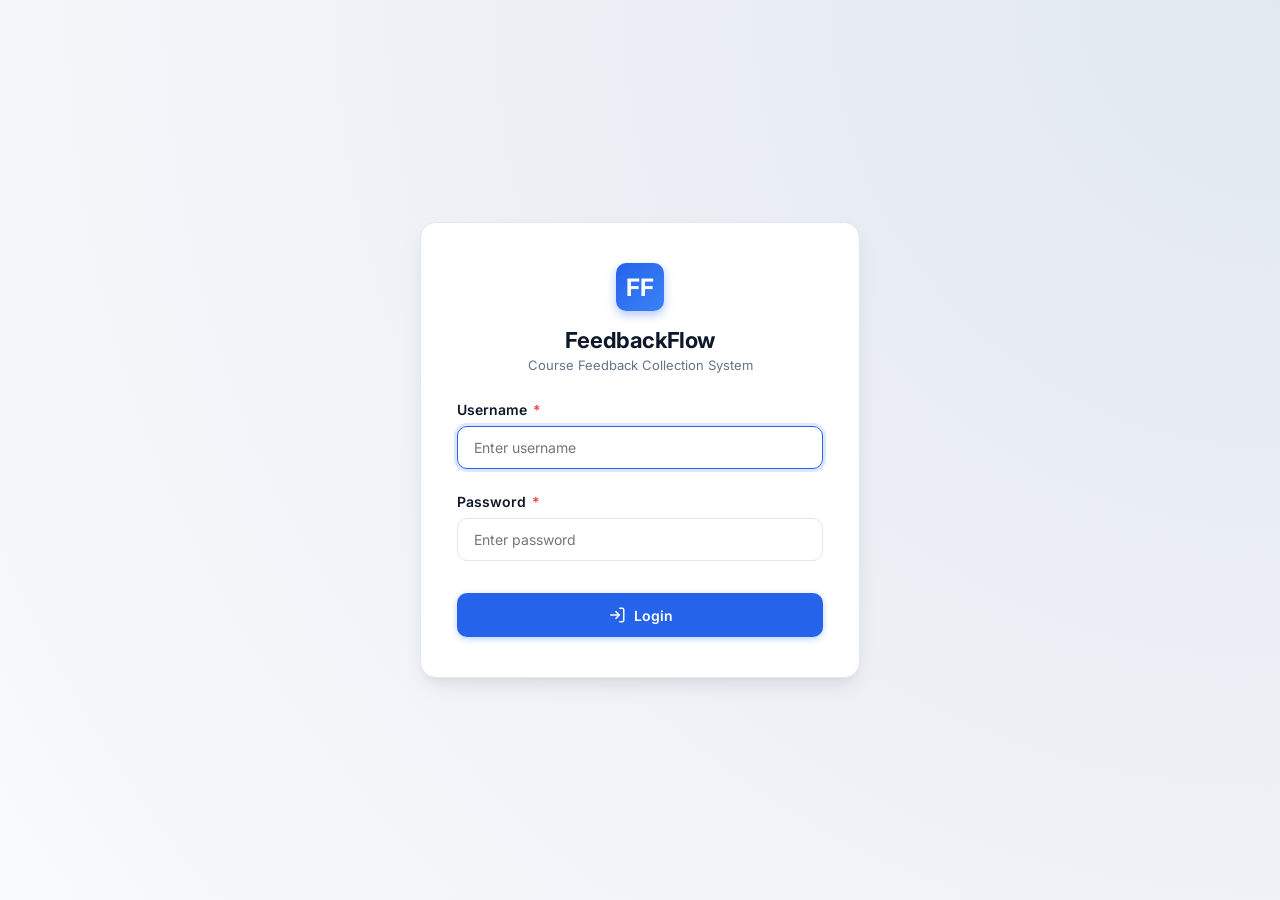
==== src/main/resources/static/courses.html @ cb866472 "Completed FeedbackFlow course feedback system" ====
<!DOCTYPE html>
<html lang="en">
<head>
    <meta charset="UTF-8">
    <meta name="viewport" content="width=device-width, initial-scale=1.0">
    <title>Course Management - FeedbackFlow</title>
    <link rel="stylesheet" href="css/style.css">
    <script src="js/auth.js"></script>
</head>
<body>
    <div class="app-container">
        <!-- Left Sidebar -->
        <aside class="sidebar">
            <div class="sidebar-header">
                <div class="logo-container">
                    <div class="logo-icon">FF</div>
                    <div class="brand-text">
                        <h1>FeedbackFlow</h1>
                        <p>Academic System</p>
                    </div>
                </div>
            </div>

            <nav class="sidebar-nav">
                <div class="nav-section-title">Navigation</div>
                <ul class="nav-menu">
                    <li>
                        <a href="index.html" class="nav-link" id="nav-dashboard">
                            <svg viewBox="0 0 24 24"><path d="M3 9l9-7 9 7v11a2 2 0 0 1-2 2H5a2 2 0 0 1-2-2z"></path><polyline points="9 22 9 12 15 12 15 22"></polyline></svg>
                            <span>Dashboard</span>
                        </a>
                    </li>
                    <li>
                        <a href="courses.html" class="nav-link active" id="nav-courses">
                            <svg viewBox="0 0 24 24"><path d="M4 19.5A2.5 2.5 0 0 1 6.5 17H20"></path><path d="M6.5 2H20v20H6.5A2.5 2.5 0 0 1 4 19.5v-15A2.5 2.5 0 0 1 6.5 2z"></path></svg>
                            <span>Courses</span>
                        </a>
                    </li>
                    <li>
                        <a href="feedback.html" class="nav-link" id="nav-feedback">
                            <svg viewBox="0 0 24 24"><path d="M11 4H4a2 2 0 0 0-2 2v14a2 2 0 0 0 2 2h14a2 2 0 0 0 2-2v-7"></path><path d="M18.5 2.5a2.121 2.121 0 0 1 3 3L12 15l-4 1 1-4 9.5-9.5z"></path></svg>
                            <span>Submit Feedback</span>
                        </a>
                    </li>
                    <li>
                        <a href="results.html" class="nav-link" id="nav-results">
                            <svg viewBox="0 0 24 24"><line x1="18" y1="20" x2="18" y2="10"></line><line x1="12" y1="20" x2="12" y2="4"></line><line x1="6" y1="20" x2="6" y2="14"></line></svg>
                            <span>Feedback Results</span>
                        </a>
                    </li>
                    <li>
                        <a href="questions.html" class="nav-link" id="nav-questions">
                            <svg viewBox="0 0 24 24"><circle cx="12" cy="12" r="10"></circle><path d="M9.09 9a3 3 0 0 1 5.83 1c0 2-3 3-3 3"></path><line x1="12" y1="17" x2="12.01" y2="17"></line></svg>
                            <span>Questions</span>
                        </a>
                    </li>
                </ul>
            </nav>

            <div class="sidebar-footer">
                <a href="#" class="logout-link" id="btn-logout" onclick="logout(); return false;">
                    <svg viewBox="0 0 24 24"><path d="M9 21H5a2 2 0 0 1-2-2V5a2 2 0 0 1 2-2h4"></path><polyline points="16 17 21 12 16 7"></polyline><line x1="21" y1="12" x2="9" y2="12"></line></svg>
                    <span>Logout</span>
                </a>
            </div>
        </aside>

        <!-- Main Wrapper -->
        <div class="main-wrapper">
            <!-- Top Header -->
            <header class="top-header">
                <div class="header-left">
                    <h2>Course Management</h2>
                    <p>Add, update and manage feedback courses</p>
                </div>
                <div class="header-right">
                    <div class="system-badge">
                        <span class="pulse-dot"></span>
                        Academic Feedback System
                    </div>
                </div>
            </header>

            <!-- Page Body -->
            <main class="dashboard-content">
                <!-- Status Notifications -->
                <div id="error-banner" class="alert-banner">
                    <span id="error-message"></span>
                </div>

                <div id="success-banner" class="alert-banner success" style="display: none;">
                    <span id="success-message"></span>
                </div>

                <!-- SECTION 1: Add / Edit Course Form -->
                <section class="dashboard-section" id="form-section">
                    <div class="section-header">
                        <div>
                            <h3 class="section-title" id="form-title">Add New Course</h3>
                            <p class="section-subtitle">Enter course information to register it for student evaluation</p>
                        </div>
                    </div>

                    <div class="content-card" style="padding: 24px; margin-bottom: 32px;">
                        <form id="course-form" onsubmit="handleCourseSubmit(event)">
                            <input type="hidden" id="course-id" value="">

                            <div class="form-grid-3">
                                <div class="form-group" style="margin-bottom: 0;">
                                    <label for="course-code" class="form-label">
                                        Course Code <span class="required">*</span>
                                    </label>
                                    <input type="text" id="course-code" class="form-input" placeholder="e.g. CS102" required>
                                </div>

                                <div class="form-group" style="margin-bottom: 0;">
                                    <label for="course-name" class="form-label">
                                        Course Name <span class="required">*</span>
                                    </label>
                                    <input type="text" id="course-name" class="form-input" placeholder="e.g. Database Management Systems" required>
                                </div>

                                <div class="form-group" style="margin-bottom: 0;">
                                    <label for="department" class="form-label">
                                        Department <span class="required">*</span>
                                    </label>
                                    <input type="text" id="department" class="form-input" placeholder="e.g. CSE" required>
                                </div>
                            </div>

                            <div class="form-actions" style="margin-top: 20px;">
                                <button type="submit" id="btn-course-submit" class="btn-submit">
                                    <svg width="18" height="18" viewBox="0 0 24 24" fill="none" stroke="currentColor" stroke-width="2"><line x1="12" y1="5" x2="12" y2="19"></line><line x1="5" y1="12" x2="19" y2="12"></line></svg>
                                    <span id="btn-submit-text">Add Course</span>
                                </button>
                                <button type="button" id="btn-cancel-edit" class="btn-secondary" style="display: none;" onclick="cancelEdit()">
                                    Cancel Edit
                                </button>
                            </div>
                        </form>
                    </div>
                </section>

                <!-- SECTION 2: Registered Courses Table -->
                <section class="dashboard-section">
                    <div class="section-header">
                        <div>
                            <h3 class="section-title">Registered Courses</h3>
                            <p class="section-subtitle">Comprehensive directory of existing academic courses</p>
                        </div>
                    </div>

                    <div class="content-card">
                        <div class="table-responsive">
                            <table class="academic-table" id="courses-management-table">
                                <thead>
                                    <tr>
                                        <th style="width: 80px;">ID</th>
                                        <th style="width: 150px;">Course Code</th>
                                        <th>Course Name</th>
                                        <th style="width: 180px;">Department</th>
                                        <th style="width: 170px; text-align: right;">Actions</th>
                                    </tr>
                                </thead>
                                <tbody id="courses-table-body">
                                    <tr>
                                        <td colspan="5" class="table-empty-state">
                                            Loading courses...
                                        </td>
                                    </tr>
                                </tbody>
                            </table>
                        </div>
                    </div>
                </section>
            </main>
        </div>
    </div>

    <!-- Course Management JavaScript Logic -->
    <script src="js/courses.js"></script>
</body>
</html>
---- src/main/resources/static/css/style.css ----
@import url('https://fonts.googleapis.com/css2?family=Inter:wght@400;500;600;700&display=swap');

:root {
    --sidebar-bg: #0f172a;
    --sidebar-surface: #1e293b;
    --sidebar-text: #94a3b8;
    --sidebar-text-hover: #f1f5f9;
    --sidebar-active-bg: #2563eb;
    --sidebar-active-text: #ffffff;

    --bg-main: #f8fafc;
    --card-bg: #ffffff;
    --border-color: #e2e8f0;
    --border-light: #f1f5f9;

    --text-primary: #0f172a;
    --text-secondary: #64748b;
    --text-muted: #94a3b8;

    --primary: #2563eb;
    --primary-hover: #1d4ed8;
    --primary-light: #eff6ff;

    --success: #10b981;
    --success-light: #ecfdf5;

    --amber: #f59e0b;
    --amber-light: #fffbeb;

    --purple: #8b5cf6;
    --purple-light: #f5f3ff;

    --danger: #ef4444;
    --danger-light: #fef2f2;

    --shadow-sm: 0 1px 2px 0 rgba(0, 0, 0, 0.05);
    --shadow-md: 0 4px 6px -1px rgba(0, 0, 0, 0.07), 0 2px 4px -2px rgba(0, 0, 0, 0.05);
    --shadow-lg: 0 10px 15px -3px rgba(0, 0, 0, 0.08), 0 4px 6px -4px rgba(0, 0, 0, 0.04);
}

* {
    margin: 0;
    padding: 0;
    box-sizing: border-box;
    font-family: 'Inter', -apple-system, BlinkMacSystemFont, "Segoe UI", Roboto, sans-serif;
}

body {
    background-color: var(--bg-main);
    color: var(--text-primary);
    min-height: 100vh;
    display: flex;
}

/* Application Layout */
.app-container {
    display: flex;
    width: 100%;
    min-height: 100vh;
}

/* Sidebar */
.sidebar {
    width: 260px;
    background-color: var(--sidebar-bg);
    color: var(--sidebar-text);
    display: flex;
    flex-direction: column;
    flex-shrink: 0;
    border-right: 1px solid rgba(255, 255, 255, 0.05);
    position: sticky;
    top: 0;
    height: 100vh;
}

.sidebar-header {
    padding: 24px 20px;
    border-bottom: 1px solid rgba(255, 255, 255, 0.08);
}

.logo-container {
    display: flex;
    align-items: center;
    gap: 12px;
}

.logo-icon {
    width: 40px;
    height: 40px;
    background: linear-gradient(135deg, #2563eb, #3b82f6);
    border-radius: 10px;
    display: flex;
    align-items: center;
    justify-content: center;
    color: #ffffff;
    font-size: 20px;
    font-weight: 700;
    box-shadow: 0 4px 10px rgba(37, 99, 235, 0.35);
}

.brand-text h1 {
    font-size: 19px;
    font-weight: 700;
    color: #ffffff;
    letter-spacing: -0.3px;
    line-height: 1.2;
}

.brand-text p {
    font-size: 11px;
    color: #94a3b8;
    text-transform: uppercase;
    letter-spacing: 0.5px;
    margin-top: 2px;
}

/* Navigation Links */
.sidebar-nav {
    flex: 1;
    padding: 20px 14px;
    overflow-y: auto;
}

.nav-section-title {
    font-size: 11px;
    text-transform: uppercase;
    letter-spacing: 0.8px;
    color: #64748b;
    font-weight: 600;
    padding: 8px 12px;
    margin-bottom: 6px;
}

.nav-menu {
    list-style: none;
    display: flex;
    flex-direction: column;
    gap: 4px;
}

.nav-link {
    display: flex;
    align-items: center;
    gap: 12px;
    padding: 11px 14px;
    border-radius: 8px;
    color: var(--sidebar-text);
    text-decoration: none;
    font-size: 14px;
    font-weight: 500;
    transition: all 0.2s ease;
}

.nav-link svg {
    width: 20px;
    height: 20px;
    stroke-width: 2;
    stroke: currentColor;
    fill: none;
    transition: stroke 0.2s ease;
}

.nav-link:hover {
    background-color: var(--sidebar-surface);
    color: var(--sidebar-text-hover);
}

.nav-link.active {
    background-color: var(--sidebar-active-bg);
    color: var(--sidebar-active-text);
    font-weight: 600;
    box-shadow: 0 4px 12px rgba(37, 99, 235, 0.3);
}

.nav-link.active svg {
    stroke: #ffffff;
}

/* Sidebar Footer */
.sidebar-footer {
    padding: 16px 14px;
    border-top: 1px solid rgba(255, 255, 255, 0.08);
}

.logout-link {
    display: flex;
    align-items: center;
    gap: 12px;
    padding: 11px 14px;
    border-radius: 8px;
    color: #ef4444;
    text-decoration: none;
    font-size: 14px;
    font-weight: 500;
    transition: all 0.2s ease;
}

.logout-link svg {
    width: 20px;
    height: 20px;
    stroke: currentColor;
    fill: none;
    stroke-width: 2;
}

.logout-link:hover {
    background-color: rgba(239, 68, 68, 0.1);
    color: #f87171;
}

/* Main Content Area */
.main-wrapper {
    flex: 1;
    display: flex;
    flex-direction: column;
    overflow-x: hidden;
}

/* Top Header */
.top-header {
    background-color: var(--card-bg);
    border-bottom: 1px solid var(--border-color);
    padding: 18px 36px;
    display: flex;
    justify-content: space-between;
    align-items: center;
    position: sticky;
    top: 0;
    z-index: 10;
}

.header-left h2 {
    font-size: 22px;
    font-weight: 700;
    color: var(--text-primary);
    letter-spacing: -0.4px;
}

.header-left p {
    font-size: 13px;
    color: var(--text-secondary);
    margin-top: 2px;
}

.header-right {
    display: flex;
    align-items: center;
    gap: 16px;
}

.system-badge {
    display: inline-flex;
    align-items: center;
    gap: 8px;
    background-color: var(--primary-light);
    color: var(--primary);
    font-size: 13px;
    font-weight: 600;
    padding: 8px 14px;
    border-radius: 20px;
    border: 1px solid rgba(37, 99, 235, 0.15);
}

.system-badge .pulse-dot {
    width: 8px;
    height: 8px;
    background-color: var(--success);
    border-radius: 50%;
    box-shadow: 0 0 0 2px rgba(16, 185, 129, 0.25);
}

/* Page Body */
.dashboard-content {
    padding: 32px 36px 48px;
    max-width: 1400px;
    width: 100%;
}

/* Banner / Notification */
.alert-banner {
    display: none;
    align-items: center;
    justify-content: space-between;
    padding: 14px 18px;
    border-radius: 10px;
    font-size: 14px;
    margin-bottom: 24px;
}

.alert-banner.error {
    display: flex;
    background-color: var(--danger-light);
    color: var(--danger);
    border: 1px solid #fecaca;
}

.alert-banner.error button {
    background: none;
    border: 1px solid var(--danger);
    color: var(--danger);
    padding: 4px 12px;
    border-radius: 6px;
    cursor: pointer;
    font-weight: 500;
    font-size: 12px;
}

/* Metric Cards Grid */
.metrics-grid {
    display: grid;
    grid-template-columns: repeat(4, 1fr);
    gap: 24px;
    margin-bottom: 36px;
}

.metric-card {
    background-color: var(--card-bg);
    border: 1px solid var(--border-color);
    border-radius: 14px;
    padding: 22px 24px;
    box-shadow: var(--shadow-sm);
    display: flex;
    align-items: center;
    gap: 18px;
    transition: transform 0.2s ease, box-shadow 0.2s ease;
}

.metric-card:hover {
    transform: translateY(-2px);
    box-shadow: var(--shadow-md);
}

.metric-icon-wrap {
    width: 52px;
    height: 52px;
    border-radius: 12px;
    display: flex;
    align-items: center;
    justify-content: center;
    flex-shrink: 0;
}

.metric-icon-wrap svg {
    width: 26px;
    height: 26px;
    stroke-width: 2;
    stroke: currentColor;
    fill: none;
}

.icon-blue {
    background-color: var(--primary-light);
    color: var(--primary);
}

.icon-purple {
    background-color: var(--purple-light);
    color: var(--purple);
}

.icon-green {
    background-color: var(--success-light);
    color: var(--success);
}

.icon-amber {
    background-color: var(--amber-light);
    color: var(--amber);
}

.metric-info {
    display: flex;
    flex-direction: column;
}

.metric-label {
    font-size: 13px;
    font-weight: 500;
    color: var(--text-secondary);
    margin-bottom: 4px;
}

.metric-value {
    font-size: 26px;
    font-weight: 700;
    color: var(--text-primary);
    line-height: 1.1;
    letter-spacing: -0.5px;
}

/* Section Header */
.section-header {
    display: flex;
    justify-content: space-between;
    align-items: center;
    margin-bottom: 18px;
}

.section-title {
    font-size: 18px;
    font-weight: 700;
    color: var(--text-primary);
    letter-spacing: -0.2px;
}

.section-subtitle {
    font-size: 13px;
    color: var(--text-secondary);
    margin-top: 2px;
}

/* Card Containers */
.content-card {
    background-color: var(--card-bg);
    border: 1px solid var(--border-color);
    border-radius: 14px;
    box-shadow: var(--shadow-sm);
    overflow: hidden;
    margin-bottom: 36px;
}

/* Table */
.table-responsive {
    width: 100%;
    overflow-x: auto;
}

.academic-table {
    width: 100%;
    border-collapse: collapse;
    text-align: left;
}

.academic-table th {
    background-color: #f8fafc;
    color: var(--text-secondary);
    font-size: 12px;
    font-weight: 600;
    text-transform: uppercase;
    letter-spacing: 0.6px;
    padding: 14px 20px;
    border-bottom: 1px solid var(--border-color);
}

.academic-table td {
    padding: 16px 20px;
    font-size: 14px;
    color: var(--text-primary);
    border-bottom: 1px solid var(--border-light);
    vertical-align: middle;
}

.academic-table tbody tr:last-child td {
    border-bottom: none;
}

.academic-table tbody tr:hover {
    background-color: #fbfcfe;
}

/* Table Element Badges */
.badge-code {
    display: inline-block;
    padding: 4px 10px;
    background-color: var(--primary-light);
    color: var(--primary);
    border-radius: 6px;
    font-weight: 600;
    font-size: 13px;
    font-family: 'Inter', monospace;
    letter-spacing: 0.3px;
}

.badge-dept {
    display: inline-block;
    padding: 4px 10px;
    background-color: #f1f5f9;
    color: var(--text-secondary);
    border-radius: 6px;
    font-weight: 500;
    font-size: 12px;
}

.btn-action {
    display: inline-flex;
    align-items: center;
    gap: 6px;
    padding: 8px 14px;
    background-color: var(--card-bg);
    color: var(--primary);
    border: 1px solid rgba(37, 99, 235, 0.3);
    border-radius: 8px;
    font-size: 13px;
    font-weight: 600;
    text-decoration: none;
    cursor: pointer;
    transition: all 0.2s ease;
}

.btn-action:hover {
    background-color: var(--primary);
    color: #ffffff;
    border-color: var(--primary);
    box-shadow: 0 2px 6px rgba(37, 99, 235, 0.25);
}

/* Empty Table State */
.table-empty-state {
    text-align: center;
    padding: 48px 20px;
    color: var(--text-secondary);
}

.table-empty-state p {
    font-size: 14px;
    margin-top: 8px;
}

/* Quick Actions Grid */
.quick-actions-grid {
    display: grid;
    grid-template-columns: repeat(4, 1fr);
    gap: 20px;
}

.quick-action-card {
    background-color: var(--card-bg);
    border: 1px solid var(--border-color);
    border-radius: 14px;
    padding: 22px;
    text-decoration: none;
    color: inherit;
    display: flex;
    flex-direction: column;
    gap: 14px;
    box-shadow: var(--shadow-sm);
    transition: all 0.2s ease;
}

.quick-action-card:hover {
    transform: translateY(-3px);
    box-shadow: var(--shadow-md);
    border-color: rgba(37, 99, 235, 0.4);
}

.quick-action-icon {
    width: 44px;
    height: 44px;
    border-radius: 10px;
    display: flex;
    align-items: center;
    justify-content: center;
}

.quick-action-icon svg {
    width: 22px;
    height: 22px;
    stroke-width: 2;
    stroke: currentColor;
    fill: none;
}

.quick-action-card h4 {
    font-size: 16px;
    font-weight: 600;
    color: var(--text-primary);
}

.quick-action-card p {
    font-size: 13px;
    color: var(--text-secondary);
    line-height: 1.4;
}

.quick-action-footer {
    display: flex;
    align-items: center;
    gap: 6px;
    font-size: 13px;
    font-weight: 600;
    color: var(--primary);
    margin-top: auto;
}

.quick-action-footer svg {
    width: 16px;
    height: 16px;
    stroke-width: 2;
    stroke: currentColor;
    fill: none;
    transition: transform 0.2s ease;
}

.quick-action-card:hover .quick-action-footer svg {
    transform: translateX(4px);
}

/* Responsive adjustments */
@media (max-width: 1200px) {
    .metrics-grid {
        grid-template-columns: repeat(2, 1fr);
    }
    .quick-actions-grid {
        grid-template-columns: repeat(2, 1fr);
    }
}

@media (max-width: 768px) {
    .app-container {
        flex-direction: column;
    }
    .sidebar {
        width: 100%;
        height: auto;
        position: relative;
    }
    .dashboard-content {
        padding: 20px;
    }
    .metrics-grid {
        grid-template-columns: 1fr;
    }
    .quick-actions-grid {
        grid-template-columns: 1fr;
    }
    .top-header {
        padding: 16px 20px;
        flex-direction: column;
        align-items: flex-start;
        gap: 12px;
    }
}

/* Feedback Form Styles */
.form-container {
    max-width: 900px;
}

.form-group {
    margin-bottom: 24px;
}

.form-label {
    display: block;
    font-size: 14px;
    font-weight: 600;
    color: var(--text-primary);
    margin-bottom: 8px;
}

.form-label .required {
    color: var(--danger);
    margin-left: 2px;
}

.form-select {
    width: 100%;
    padding: 12px 16px;
    border: 1px solid var(--border-color);
    border-radius: 10px;
    font-size: 14px;
    color: var(--text-primary);
    background-color: var(--card-bg);
    outline: none;
    transition: border-color 0.2s ease, box-shadow 0.2s ease;
    cursor: pointer;
}

.form-select:focus {
    border-color: var(--primary);
    box-shadow: 0 0 0 3px rgba(37, 99, 235, 0.15);
}

.questions-list {
    display: flex;
    flex-direction: column;
    gap: 16px;
    margin-bottom: 32px;
}

.question-item {
    background-color: var(--card-bg);
    border: 1px solid var(--border-color);
    border-radius: 12px;
    padding: 20px 24px;
    transition: border-color 0.2s ease;
}

.question-item:hover {
    border-color: #cbd5e1;
}

.question-header {
    display: flex;
    align-items: baseline;
    gap: 10px;
    margin-bottom: 16px;
}

.question-num {
    font-size: 12px;
    font-weight: 700;
    color: var(--primary);
    background-color: var(--primary-light);
    padding: 3px 8px;
    border-radius: 6px;
}

.question-title {
    font-size: 15px;
    font-weight: 600;
    color: var(--text-primary);
    line-height: 1.4;
}

.rating-group {
    display: flex;
    gap: 12px;
    flex-wrap: wrap;
}

.rating-option {
    flex: 1;
    min-width: 90px;
    position: relative;
}

.rating-option input[type="radio"] {
    position: absolute;
    opacity: 0;
    cursor: pointer;
}

.rating-box {
    display: flex;
    flex-direction: column;
    align-items: center;
    justify-content: center;
    padding: 12px 8px;
    border: 1.5px solid var(--border-color);
    border-radius: 10px;
    background-color: #fafbfd;
    cursor: pointer;
    transition: all 0.2s ease;
}

.rating-number {
    font-size: 16px;
    font-weight: 700;
    color: var(--text-secondary);
}

.rating-text {
    font-size: 11px;
    color: var(--text-muted);
    margin-top: 2px;
}

.rating-option input[type="radio"]:checked + .rating-box {
    background-color: var(--primary-light);
    border-color: var(--primary);
    box-shadow: 0 0 0 2px rgba(37, 99, 235, 0.2);
}

.rating-option input[type="radio"]:checked + .rating-box .rating-number {
    color: var(--primary);
}

.rating-option input[type="radio"]:checked + .rating-box .rating-text {
    color: var(--primary);
    font-weight: 600;
}

.rating-box:hover {
    border-color: #94a3b8;
    background-color: #ffffff;
}

.form-actions {
    display: flex;
    align-items: center;
    gap: 14px;
    margin-top: 24px;
}

.btn-submit {
    padding: 13px 28px;
    background-color: var(--primary);
    color: #ffffff;
    border: none;
    border-radius: 10px;
    font-size: 14px;
    font-weight: 600;
    cursor: pointer;
    display: inline-flex;
    align-items: center;
    gap: 8px;
    transition: all 0.2s ease;
    box-shadow: 0 2px 6px rgba(37, 99, 235, 0.3);
}

.btn-submit:hover:not(:disabled) {
    background-color: var(--primary-hover);
    transform: translateY(-1px);
    box-shadow: 0 4px 10px rgba(37, 99, 235, 0.35);
}

.btn-submit:disabled {
    opacity: 0.6;
    cursor: not-allowed;
}

.btn-secondary {
    padding: 13px 24px;
    background-color: #ffffff;
    color: var(--text-secondary);
    border: 1px solid var(--border-color);
    border-radius: 10px;
    font-size: 14px;
    font-weight: 600;
    text-decoration: none;
    cursor: pointer;
    transition: all 0.2s ease;
}

.btn-secondary:hover {
    background-color: #f1f5f9;
    color: var(--text-primary);
}

/* Alert Success */
.alert-banner.success {
    display: flex;
    background-color: var(--success-light);
    color: #065f46;
    border: 1px solid #a7f3d0;
}

/* Results Page Styles */
.results-summary-grid {
    display: grid;
    grid-template-columns: 2fr 1fr;
    gap: 24px;
    margin-bottom: 28px;
}

.course-meta-box {
    display: flex;
    flex-direction: column;
    gap: 8px;
}

.course-meta-title {
    font-size: 20px;
    font-weight: 700;
    color: var(--text-primary);
}

.course-meta-details {
    display: flex;
    align-items: center;
    gap: 12px;
    flex-wrap: wrap;
    color: var(--text-secondary);
    font-size: 14px;
}

.overall-rating-card {
    background: linear-gradient(135deg, #1e293b, #0f172a);
    color: #ffffff;
    border-radius: 14px;
    padding: 24px;
    display: flex;
    flex-direction: column;
    justify-content: center;
    align-items: center;
    text-align: center;
    box-shadow: var(--shadow-md);
}

.overall-rating-label {
    font-size: 13px;
    text-transform: uppercase;
    letter-spacing: 0.8px;
    color: #94a3b8;
    margin-bottom: 6px;
    font-weight: 600;
}

.overall-rating-value {
    font-size: 36px;
    font-weight: 800;
    color: #38bdf8;
    line-height: 1.1;
    letter-spacing: -0.5px;
}

.overall-rating-sub {
    font-size: 12px;
    color: #94a3b8;
    margin-top: 4px;
}

/* Visual Progress Bar */
.rating-progress-wrapper {
    display: flex;
    align-items: center;
    gap: 12px;
}

.progress-track {
    flex: 1;
    height: 8px;
    background-color: #e2e8f0;
    border-radius: 6px;
    overflow: hidden;
    min-width: 100px;
}

.progress-fill {
    height: 100%;
    background: linear-gradient(90deg, #3b82f6, #2563eb);
    border-radius: 6px;
    transition: width 0.4s ease;
}

.progress-fill.high {
    background: linear-gradient(90deg, #10b981, #059669);
}

.progress-fill.medium {
    background: linear-gradient(90deg, #f59e0b, #d97706);
}

.progress-fill.low {
    background: linear-gradient(90deg, #ef4444, #dc2626);
}

.rating-score-pill {
    display: inline-flex;
    align-items: center;
    gap: 4px;
    font-weight: 700;
    font-size: 14px;
    color: var(--text-primary);
}

@media (max-width: 900px) {
    .results-summary-grid {
        grid-template-columns: 1fr;
    }
}

/* Form Input & Action Buttons */
.form-input,
.form-textarea {
    width: 100%;
    padding: 12px 16px;
    border: 1px solid var(--border-color);
    border-radius: 10px;
    font-size: 14px;
    color: var(--text-primary);
    background-color: var(--card-bg);
    outline: none;
    transition: border-color 0.2s ease, box-shadow 0.2s ease;
    font-family: inherit;
}

.form-textarea {
    min-height: 80px;
    resize: vertical;
}

.form-input:focus,
.form-textarea:focus {
    border-color: var(--primary);
    box-shadow: 0 0 0 3px rgba(37, 99, 235, 0.15);
}

.form-grid-3 {
    display: grid;
    grid-template-columns: 1fr 2fr 1fr;
    gap: 16px;
}

@media (max-width: 768px) {
    .form-grid-3 {
        grid-template-columns: 1fr;
    }
}

.btn-group {
    display: inline-flex;
    align-items: center;
    gap: 8px;
}

.btn-edit {
    display: inline-flex;
    align-items: center;
    gap: 4px;
    padding: 6px 12px;
    background-color: var(--primary-light);
    color: var(--primary);
    border: 1px solid rgba(37, 99, 235, 0.2);
    border-radius: 6px;
    font-size: 12px;
    font-weight: 600;
    cursor: pointer;
    transition: all 0.2s ease;
}

.btn-edit:hover {
    background-color: var(--primary);
    color: #ffffff;
}

.btn-delete {
    display: inline-flex;
    align-items: center;
    gap: 4px;
    padding: 6px 12px;
    background-color: var(--danger-light);
    color: var(--danger);
    border: 1px solid #fecaca;
    border-radius: 6px;
    font-size: 12px;
    font-weight: 600;
    cursor: pointer;
    transition: all 0.2s ease;
}

.btn-delete:hover {
    background-color: var(--danger);
    color: #ffffff;
}

/* Login Page Styles */
.login-page-body {
    background: radial-gradient(circle at top right, #e2e8f0, #f8fafc);
    min-height: 100vh;
    display: flex;
    align-items: center;
    justify-content: center;
    padding: 20px;
    width: 100%;
}

.login-card {
    background-color: var(--card-bg);
    border: 1px solid var(--border-color);
    border-radius: 16px;
    padding: 40px 36px;
    width: 100%;
    max-width: 440px;
    box-shadow: 0 10px 25px -5px rgba(15, 23, 42, 0.1), 0 8px 10px -6px rgba(15, 23, 42, 0.05);
}

.login-header {
    text-align: center;
    margin-bottom: 28px;
}

.login-header .logo-icon {
    margin: 0 auto 16px;
    width: 48px;
    height: 48px;
    font-size: 24px;
}

.login-header h2 {
    font-size: 22px;
    font-weight: 700;
    color: var(--text-primary);
    letter-spacing: -0.4px;
}

.login-header p {
    font-size: 13px;
    color: var(--text-secondary);
    margin-top: 4px;
}

.login-demo-badge {
    background-color: var(--primary-light);
    border: 1px dashed rgba(37, 99, 235, 0.3);
    border-radius: 10px;
    padding: 12px 14px;
    margin-bottom: 24px;
    font-size: 12px;
    color: #1e40af;
    line-height: 1.5;
}

.login-demo-badge strong {
    color: var(--primary);
    font-weight: 600;
}
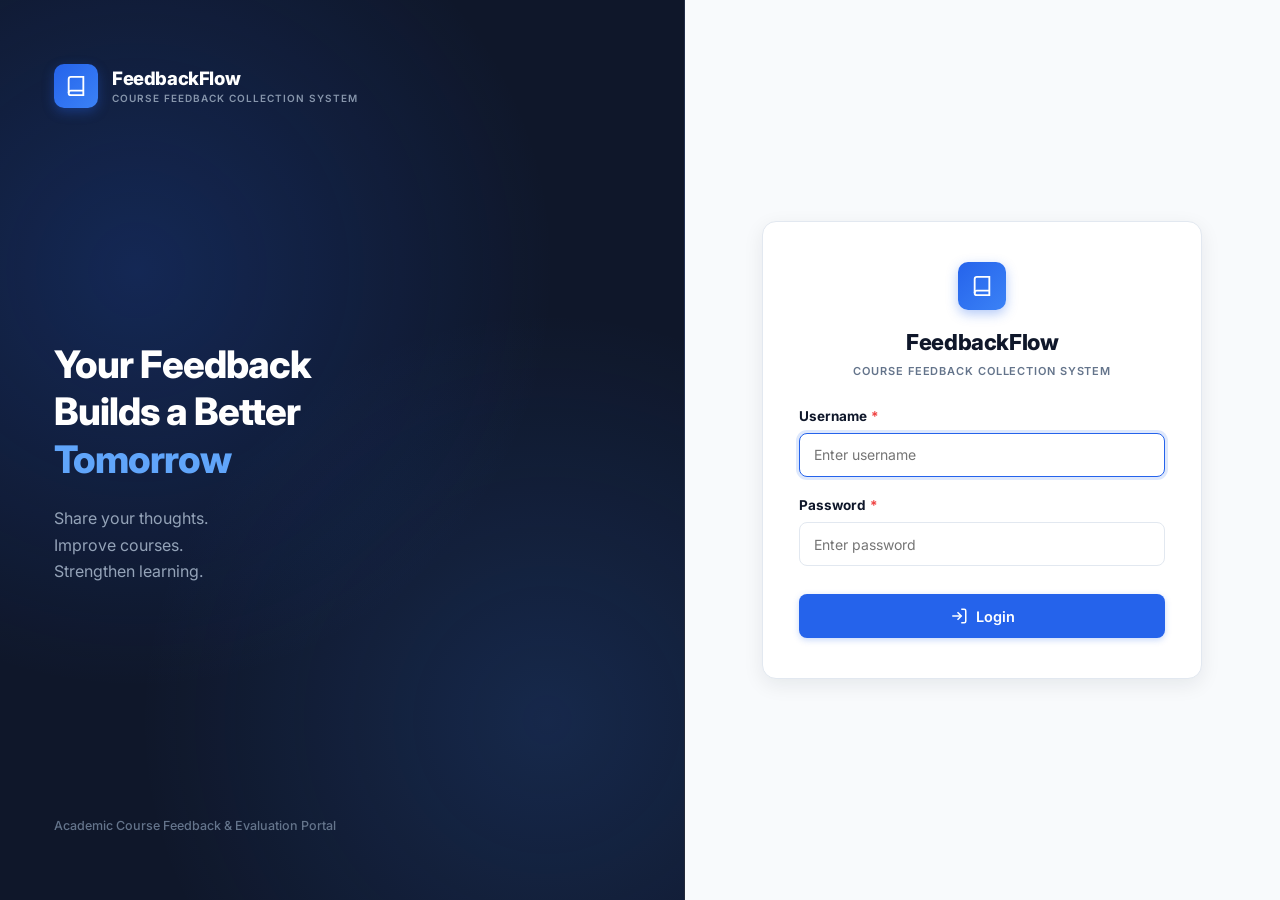
==== commit 0efbf4ab: "Polished FeedbackFlow frontend UI" ====
--- a/src/main/resources/static/courses.html
+++ b/src/main/resources/static/courses.html
@@ -13,16 +13,18 @@
         <aside class="sidebar">
             <div class="sidebar-header">
                 <div class="logo-container">
-                    <div class="logo-icon">FF</div>
+                    <div class="logo-icon">
+                        <svg viewBox="0 0 24 24"><path d="M4 19.5A2.5 2.5 0 0 1 6.5 17H20"></path><path d="M6.5 2H20v20H6.5A2.5 2.5 0 0 1 4 19.5v-15A2.5 2.5 0 0 1 6.5 2z"></path></svg>
+                    </div>
                     <div class="brand-text">
                         <h1>FeedbackFlow</h1>
-                        <p>Academic System</p>
+                        <p>Course Feedback Collection System</p>
                     </div>
                 </div>
             </div>
 
             <nav class="sidebar-nav">
-                <div class="nav-section-title">Navigation</div>
+                <div class="nav-section-title">Menu</div>
                 <ul class="nav-menu">
                     <li>
                         <a href="index.html" class="nav-link" id="nav-dashboard">
@@ -71,25 +73,50 @@
             <header class="top-header">
                 <div class="header-left">
                     <h2>Course Management</h2>
-                    <p>Add, update and manage feedback courses</p>
+                    <p>Manage all your course subjects.</p>
                 </div>
                 <div class="header-right">
-                    <div class="system-badge">
-                        <span class="pulse-dot"></span>
-                        Academic Feedback System
+                    <div class="user-profile-badge">
+                        <div class="header-user-avatar">A</div>
+                        <div class="user-details">
+                            <span class="header-user-name">Admin</span>
+                            <span class="user-role-label">Administrator</span>
+                        </div>
                     </div>
                 </div>
             </header>
 
             <!-- Page Body -->
             <main class="dashboard-content">
-                <!-- Status Notifications -->
+                <!-- Notifications -->
                 <div id="error-banner" class="alert-banner">
                     <span id="error-message"></span>
                 </div>
 
                 <div id="success-banner" class="alert-banner success" style="display: none;">
                     <span id="success-message"></span>
+                </div>
+
+                <!-- Top Toolbar: Search, Dept Filter, Total Count, Add Course Button -->
+                <div class="toolbar-card">
+                    <div class="toolbar-left">
+                        <div class="search-input-wrap">
+                            <svg viewBox="0 0 24 24" fill="none" stroke="currentColor" stroke-width="2"><circle cx="11" cy="11" r="8"></circle><line x1="21" y1="21" x2="16.65" y2="16.65"></line></svg>
+                            <input type="text" id="course-search-input" class="search-input" placeholder="Search courses or codes..." oninput="filterCoursesTable()">
+                        </div>
+
+                        <select id="dept-filter-select" class="toolbar-select" onchange="filterCoursesTable()">
+                            <option value="">All Departments</option>
+                        </select>
+                    </div>
+
+                    <div style="display: flex; align-items: center; gap: 12px;">
+                        <span class="badge-count" id="course-total-badge">Total: 0 Courses</span>
+                        <button class="btn-primary-sm" onclick="scrollToForm()">
+                            <svg width="16" height="16" viewBox="0 0 24 24" fill="none" stroke="currentColor" stroke-width="2"><line x1="12" y1="5" x2="12" y2="19"></line><line x1="5" y1="12" x2="19" y2="12"></line></svg>
+                            <span>Add Course</span>
+                        </button>
+                    </div>
                 </div>
 
                 <!-- SECTION 1: Add / Edit Course Form -->
@@ -97,11 +124,11 @@
                     <div class="section-header">
                         <div>
                             <h3 class="section-title" id="form-title">Add New Course</h3>
-                            <p class="section-subtitle">Enter course information to register it for student evaluation</p>
-                        </div>
-                    </div>
-
-                    <div class="content-card" style="padding: 24px; margin-bottom: 32px;">
+                            <p class="section-subtitle">Enter course details to register it for evaluation</p>
+                        </div>
+                    </div>
+
+                    <div class="content-card" style="padding: 22px 24px; margin-bottom: 28px;">
                         <form id="course-form" onsubmit="handleCourseSubmit(event)">
                             <input type="hidden" id="course-id" value="">
 
@@ -128,9 +155,9 @@
                                 </div>
                             </div>
 
-                            <div class="form-actions" style="margin-top: 20px;">
+                            <div class="form-actions" style="margin-top: 18px;">
                                 <button type="submit" id="btn-course-submit" class="btn-submit">
-                                    <svg width="18" height="18" viewBox="0 0 24 24" fill="none" stroke="currentColor" stroke-width="2"><line x1="12" y1="5" x2="12" y2="19"></line><line x1="5" y1="12" x2="19" y2="12"></line></svg>
+                                    <svg width="16" height="16" viewBox="0 0 24 24" fill="none" stroke="currentColor" stroke-width="2"><line x1="12" y1="5" x2="12" y2="19"></line><line x1="5" y1="12" x2="19" y2="12"></line></svg>
                                     <span id="btn-submit-text">Add Course</span>
                                 </button>
                                 <button type="button" id="btn-cancel-edit" class="btn-secondary" style="display: none;" onclick="cancelEdit()">
@@ -146,7 +173,7 @@
                     <div class="section-header">
                         <div>
                             <h3 class="section-title">Registered Courses</h3>
-                            <p class="section-subtitle">Comprehensive directory of existing academic courses</p>
+                            <p class="section-subtitle">Catalog of available course subjects</p>
                         </div>
                     </div>
 
@@ -155,11 +182,11 @@
                             <table class="academic-table" id="courses-management-table">
                                 <thead>
                                     <tr>
-                                        <th style="width: 80px;">ID</th>
-                                        <th style="width: 150px;">Course Code</th>
+                                        <th style="width: 70px;">#</th>
+                                        <th style="width: 140px;">Course Code</th>
                                         <th>Course Name</th>
-                                        <th style="width: 180px;">Department</th>
-                                        <th style="width: 170px; text-align: right;">Actions</th>
+                                        <th style="width: 160px;">Department</th>
+                                        <th style="width: 180px; text-align: right;">Actions</th>
                                     </tr>
                                 </thead>
                                 <tbody id="courses-table-body">
--- a/src/main/resources/static/css/style.css
+++ b/src/main/resources/static/css/style.css
@@ -1,41 +1,52 @@
-@import url('https://fonts.googleapis.com/css2?family=Inter:wght@400;500;600;700&display=swap');
+@import url('https://fonts.googleapis.com/css2?family=Inter:wght@400;500;600;700;800&display=swap');
 
 :root {
+    /* Color Palette */
     --sidebar-bg: #0f172a;
     --sidebar-surface: #1e293b;
     --sidebar-text: #94a3b8;
-    --sidebar-text-hover: #f1f5f9;
+    --sidebar-text-hover: #f8fafc;
     --sidebar-active-bg: #2563eb;
     --sidebar-active-text: #ffffff;
 
     --bg-main: #f8fafc;
     --card-bg: #ffffff;
     --border-color: #e2e8f0;
+    --border-hover: #cbd5e1;
     --border-light: #f1f5f9;
 
     --text-primary: #0f172a;
-    --text-secondary: #64748b;
-    --text-muted: #94a3b8;
+    --text-secondary: #475569;
+    --text-muted: #64748b;
 
     --primary: #2563eb;
     --primary-hover: #1d4ed8;
     --primary-light: #eff6ff;
 
     --success: #10b981;
+    --success-hover: #059669;
     --success-light: #ecfdf5;
 
-    --amber: #f59e0b;
-    --amber-light: #fffbeb;
+    --warning: #f59e0b;
+    --warning-light: #fffbeb;
 
     --purple: #8b5cf6;
     --purple-light: #f5f3ff;
 
     --danger: #ef4444;
+    --danger-hover: #dc2626;
     --danger-light: #fef2f2;
 
-    --shadow-sm: 0 1px 2px 0 rgba(0, 0, 0, 0.05);
-    --shadow-md: 0 4px 6px -1px rgba(0, 0, 0, 0.07), 0 2px 4px -2px rgba(0, 0, 0, 0.05);
-    --shadow-lg: 0 10px 15px -3px rgba(0, 0, 0, 0.08), 0 4px 6px -4px rgba(0, 0, 0, 0.04);
+    /* Shadows */
+    --shadow-xs: 0 1px 2px 0 rgba(15, 23, 42, 0.04);
+    --shadow-sm: 0 1px 3px 0 rgba(15, 23, 42, 0.06), 0 1px 2px -1px rgba(15, 23, 42, 0.04);
+    --shadow-md: 0 4px 6px -1px rgba(15, 23, 42, 0.07), 0 2px 4px -2px rgba(15, 23, 42, 0.05);
+    --shadow-lg: 0 10px 18px -3px rgba(15, 23, 42, 0.08), 0 4px 6px -4px rgba(15, 23, 42, 0.04);
+
+    /* Radii */
+    --radius-sm: 8px;
+    --radius-md: 10px;
+    --radius-lg: 12px;
 }
 
 * {
@@ -49,17 +60,23 @@
     background-color: var(--bg-main);
     color: var(--text-primary);
     min-height: 100vh;
-    display: flex;
-}
-
-/* Application Layout */
+    font-size: 14px;
+    line-height: 1.5;
+    -webkit-font-smoothing: antialiased;
+}
+
+/* ========================================================
+   Application Shell Layout
+   ======================================================== */
 .app-container {
     display: flex;
     width: 100%;
     min-height: 100vh;
 }
 
-/* Sidebar */
+/* ========================================================
+   Sidebar
+   ======================================================== */
 .sidebar {
     width: 260px;
     background-color: var(--sidebar-bg);
@@ -67,10 +84,11 @@
     display: flex;
     flex-direction: column;
     flex-shrink: 0;
-    border-right: 1px solid rgba(255, 255, 255, 0.05);
+    border-right: 1px solid rgba(255, 255, 255, 0.07);
     position: sticky;
     top: 0;
     height: 100vh;
+    z-index: 20;
 }
 
 .sidebar-header {
@@ -93,28 +111,37 @@
     align-items: center;
     justify-content: center;
     color: #ffffff;
-    font-size: 20px;
-    font-weight: 700;
-    box-shadow: 0 4px 10px rgba(37, 99, 235, 0.35);
+    flex-shrink: 0;
+    box-shadow: 0 4px 12px rgba(37, 99, 235, 0.35);
+}
+
+.logo-icon svg {
+    width: 22px;
+    height: 22px;
+    stroke: currentColor;
+    stroke-width: 2;
+    fill: none;
 }
 
 .brand-text h1 {
-    font-size: 19px;
-    font-weight: 700;
+    font-size: 18.5px;
+    font-weight: 800;
     color: #ffffff;
-    letter-spacing: -0.3px;
-    line-height: 1.2;
+    letter-spacing: -0.4px;
+    line-height: 1.15;
 }
 
 .brand-text p {
-    font-size: 11px;
+    font-size: 10px;
     color: #94a3b8;
     text-transform: uppercase;
-    letter-spacing: 0.5px;
-    margin-top: 2px;
-}
-
-/* Navigation Links */
+    letter-spacing: 1px;
+    margin-top: 3px;
+    font-weight: 600;
+    line-height: 1.25;
+    opacity: 0.9;
+}
+
 .sidebar-nav {
     flex: 1;
     padding: 20px 14px;
@@ -126,7 +153,7 @@
     text-transform: uppercase;
     letter-spacing: 0.8px;
     color: #64748b;
-    font-weight: 600;
+    font-weight: 700;
     padding: 8px 12px;
     margin-bottom: 6px;
 }
@@ -135,7 +162,7 @@
     list-style: none;
     display: flex;
     flex-direction: column;
-    gap: 4px;
+    gap: 6px;
 }
 
 .nav-link {
@@ -143,283 +170,574 @@
     align-items: center;
     gap: 12px;
     padding: 11px 14px;
-    border-radius: 8px;
+    border-radius: var(--radius-md);
     color: var(--sidebar-text);
     text-decoration: none;
     font-size: 14px;
     font-weight: 500;
-    transition: all 0.2s ease;
+    transition: all 0.18s ease-in-out;
 }
 
 .nav-link svg {
+    width: 19px;
+    height: 19px;
+    stroke-width: 2;
+    stroke: currentColor;
+    fill: none;
+    flex-shrink: 0;
+    transition: stroke 0.18s ease;
+}
+
+.nav-link:hover {
+    background-color: var(--sidebar-surface);
+    color: var(--sidebar-text-hover);
+}
+
+.nav-link.active {
+    background-color: var(--sidebar-active-bg);
+    color: var(--sidebar-active-text);
+    font-weight: 600;
+    box-shadow: 0 4px 12px rgba(37, 99, 235, 0.35);
+}
+
+.nav-link.active svg {
+    stroke: #ffffff;
+}
+
+.sidebar-footer {
+    padding: 18px 14px;
+    border-top: 1px solid rgba(255, 255, 255, 0.08);
+    margin-top: auto;
+}
+
+.logout-link {
+    display: flex;
+    align-items: center;
+    gap: 12px;
+    padding: 11px 14px;
+    border-radius: var(--radius-md);
+    color: #f87171;
+    text-decoration: none;
+    font-size: 14px;
+    font-weight: 500;
+    transition: all 0.18s ease;
+}
+
+.logout-link svg {
+    width: 19px;
+    height: 19px;
+    stroke: currentColor;
+    fill: none;
+    stroke-width: 2;
+}
+
+.logout-link:hover {
+    background-color: rgba(239, 68, 68, 0.12);
+    color: #ef4444;
+}
+
+/* ========================================================
+   Main Content Area & Top Header
+   ======================================================== */
+.main-wrapper {
+    flex: 1;
+    display: flex;
+    flex-direction: column;
+    overflow-x: hidden;
+    min-width: 0;
+}
+
+.top-header {
+    background-color: var(--card-bg);
+    border-bottom: 1px solid var(--border-color);
+    padding: 18px 36px;
+    height: 74px;
+    display: flex;
+    justify-content: space-between;
+    align-items: center;
+    position: sticky;
+    top: 0;
+    z-index: 10;
+}
+
+.header-left h2 {
+    font-size: 25px;
+    font-weight: 800;
+    color: var(--text-primary);
+    letter-spacing: -0.5px;
+    line-height: 1.2;
+}
+
+.header-left p {
+    font-size: 13.5px;
+    color: var(--text-muted);
+    margin-top: 3px;
+    font-weight: 500;
+}
+
+.header-right {
+    display: flex;
+    align-items: center;
+    gap: 14px;
+}
+
+.user-profile-badge {
+    display: flex;
+    align-items: center;
+    gap: 12px;
+    padding: 5px 12px 5px 6px;
+    border-radius: 30px;
+    background-color: #f8fafc;
+    border: 1px solid var(--border-color);
+    transition: border-color 0.18s ease;
+}
+
+.user-profile-badge:hover {
+    border-color: var(--border-hover);
+}
+
+.header-user-avatar {
+    width: 36px;
+    height: 36px;
+    border-radius: 50%;
+    background: linear-gradient(135deg, #2563eb, #1d4ed8);
+    color: #ffffff;
+    display: flex;
+    align-items: center;
+    justify-content: center;
+    font-size: 14px;
+    font-weight: 700;
+    text-transform: uppercase;
+    box-shadow: 0 2px 6px rgba(37, 99, 235, 0.25);
+    flex-shrink: 0;
+}
+
+.user-details {
+    display: flex;
+    flex-direction: column;
+    line-height: 1.2;
+    padding-right: 4px;
+}
+
+.header-user-name {
+    font-size: 13.5px;
+    font-weight: 600;
+    color: var(--text-primary);
+}
+
+.user-role-label {
+    font-size: 11.5px;
+    color: var(--text-muted);
+    font-weight: 500;
+    margin-top: 1px;
+}
+
+/* Page Body Container */
+.dashboard-content {
+    padding: 28px 36px 48px;
+    max-width: 1440px;
+    width: 100%;
+}
+
+/* ========================================================
+   Notifications & Alerts
+   ======================================================== */
+.alert-banner {
+    display: none;
+    align-items: center;
+    justify-content: space-between;
+    padding: 14px 20px;
+    border-radius: var(--radius-md);
+    font-size: 14px;
+    margin-bottom: 24px;
+    font-weight: 500;
+    box-shadow: var(--shadow-xs);
+    animation: fadeIn 0.2s ease-in-out;
+}
+
+@keyframes fadeIn {
+    from { opacity: 0; transform: translateY(-4px); }
+    to { opacity: 1; transform: translateY(0); }
+}
+
+.alert-banner.error {
+    display: flex;
+    background-color: var(--danger-light);
+    color: #b91c1c;
+    border: 1px solid #fecaca;
+}
+
+.alert-banner.success {
+    display: flex;
+    background-color: var(--success-light);
+    color: #047857;
+    border: 1px solid #a7f3d0;
+}
+
+.alert-banner button {
+    background: none;
+    border: 1px solid currentColor;
+    color: inherit;
+    padding: 5px 12px;
+    border-radius: 6px;
+    cursor: pointer;
+    font-weight: 600;
+    font-size: 12px;
+    transition: background-color 0.15s ease;
+}
+
+.alert-banner button:hover {
+    background-color: rgba(0, 0, 0, 0.05);
+}
+
+/* ========================================================
+   Metric Summary Cards (4 Columns)
+   ======================================================== */
+.metrics-grid {
+    display: grid;
+    grid-template-columns: repeat(4, 1fr);
+    gap: 20px;
+    margin-bottom: 30px;
+}
+
+.metric-card {
+    background-color: var(--card-bg);
+    border: 1px solid var(--border-color);
+    border-radius: var(--radius-lg);
+    padding: 22px 22px;
+    min-height: 112px;
+    box-shadow: var(--shadow-sm);
+    display: flex;
+    align-items: center;
+    gap: 18px;
+    transition: transform 0.18s ease, box-shadow 0.18s ease, border-color 0.18s ease;
+}
+
+.metric-card:hover {
+    transform: translateY(-2px);
+    box-shadow: var(--shadow-md);
+    border-color: var(--border-hover);
+}
+
+.metric-icon-wrap {
+    width: 50px;
+    height: 50px;
+    border-radius: var(--radius-lg);
+    display: flex;
+    align-items: center;
+    justify-content: center;
+    flex-shrink: 0;
+}
+
+.metric-icon-wrap svg {
+    width: 24px;
+    height: 24px;
+    stroke-width: 2;
+    stroke: currentColor;
+    fill: none;
+}
+
+.icon-blue { background-color: var(--primary-light); color: var(--primary); }
+.icon-purple { background-color: var(--purple-light); color: var(--purple); }
+.icon-green { background-color: var(--success-light); color: var(--success); }
+.icon-amber { background-color: var(--warning-light); color: var(--warning); }
+
+.metric-info {
+    display: flex;
+    flex-direction: column;
+}
+
+.metric-value {
+    font-size: 28px;
+    font-weight: 800;
+    color: var(--text-primary);
+    line-height: 1.1;
+    letter-spacing: -0.6px;
+}
+
+.metric-label {
+    font-size: 13.5px;
+    font-weight: 700;
+    color: #1e293b;
+    margin-top: 3px;
+    letter-spacing: -0.15px;
+}
+
+.metric-sub {
+    font-size: 12px;
+    color: var(--text-muted);
+    margin-top: 2px;
+    font-weight: 500;
+}
+
+/* ========================================================
+   Dual Sections Layout (Side-by-Side)
+   ======================================================== */
+.dual-section-grid {
+    display: grid;
+    grid-template-columns: 2fr 1fr;
+    gap: 24px;
+    margin-bottom: 30px;
+}
+
+/* Section Header */
+.section-header {
+    display: flex;
+    justify-content: space-between;
+    align-items: center;
+    margin-bottom: 14px;
+}
+
+.section-title {
+    font-size: 18.5px;
+    font-weight: 800;
+    color: var(--text-primary);
+    letter-spacing: -0.4px;
+    line-height: 1.25;
+}
+
+.section-subtitle {
+    font-size: 13px;
+    color: var(--text-muted);
+    margin-top: 2px;
+    font-weight: 500;
+}
+
+/* Content Cards */
+.content-card {
+    background-color: var(--card-bg);
+    border: 1px solid var(--border-color);
+    border-radius: var(--radius-lg);
+    box-shadow: var(--shadow-sm);
+    overflow: hidden;
+    margin-bottom: 28px;
+}
+
+/* Course Performance List */
+.course-perf-list {
+    display: flex;
+    flex-direction: column;
+}
+
+.course-perf-row {
+    display: flex;
+    align-items: center;
+    gap: 18px;
+    padding: 16px 22px;
+    border-bottom: 1px solid var(--border-light);
+    transition: background-color 0.15s ease;
+}
+
+.course-perf-row:last-child {
+    border-bottom: none;
+}
+
+.course-perf-row:hover {
+    background-color: #fbfcfe;
+}
+
+.perf-info {
+    flex: 1;
+    min-width: 0;
+}
+
+.perf-title-wrap {
+    display: flex;
+    align-items: center;
+    gap: 10px;
+    margin-bottom: 6px;
+    flex-wrap: wrap;
+}
+
+.perf-course-name {
+    font-size: 14px;
+    font-weight: 700;
+    color: var(--text-primary);
+    white-space: nowrap;
+    overflow: hidden;
+    text-overflow: ellipsis;
+    letter-spacing: -0.2px;
+}
+
+.perf-meter-wrap {
+    display: flex;
+    align-items: center;
+    gap: 12px;
+}
+
+.perf-meter-track {
+    flex: 1;
+    max-width: 150px;
+    height: 8px;
+    background-color: #e2e8f0;
+    border-radius: 6px;
+    overflow: hidden;
+}
+
+.perf-meter-fill {
+    height: 100%;
+    background-color: var(--primary);
+    border-radius: 6px;
+    transition: width 0.3s ease;
+}
+
+.perf-score-text {
+    font-size: 13.5px;
+    font-weight: 800;
+    color: var(--text-primary);
+    min-width: 52px;
+}
+
+/* System Overview Rows */
+.system-overview-list {
+    display: flex;
+    flex-direction: column;
+    padding: 8px 20px;
+}
+
+.overview-row {
+    display: flex;
+    align-items: center;
+    justify-content: space-between;
+    padding: 14px 0;
+    border-bottom: 1px solid var(--border-light);
+}
+
+.overview-row:last-child {
+    border-bottom: none;
+}
+
+.overview-row-left {
+    display: flex;
+    align-items: center;
+    gap: 12px;
+}
+
+.overview-row-icon {
+    width: 36px;
+    height: 36px;
+    border-radius: var(--radius-sm);
+    display: flex;
+    align-items: center;
+    justify-content: center;
+    flex-shrink: 0;
+}
+
+.overview-row-icon svg {
+    width: 18px;
+    height: 18px;
+    stroke: currentColor;
+    stroke-width: 2;
+    fill: none;
+}
+
+.overview-row-title {
+    font-size: 13.5px;
+    color: var(--text-secondary);
+    font-weight: 600;
+}
+
+.overview-row-val {
+    font-size: 14.5px;
+    font-weight: 800;
+    color: var(--text-primary);
+    letter-spacing: -0.2px;
+}
+
+/* ========================================================
+   Quick Actions Grid
+   ======================================================== */
+.quick-actions-grid {
+    display: grid;
+    grid-template-columns: repeat(4, 1fr);
+    gap: 18px;
+}
+
+.quick-action-card {
+    background-color: var(--card-bg);
+    border: 1px solid var(--border-color);
+    border-radius: var(--radius-lg);
+    padding: 20px 20px;
+    min-height: 140px;
+    text-decoration: none;
+    color: inherit;
+    display: flex;
+    flex-direction: column;
+    justify-content: space-between;
+    box-shadow: var(--shadow-xs);
+    transition: transform 0.18s ease, box-shadow 0.18s ease, border-color 0.18s ease;
+}
+
+.quick-action-card:hover {
+    transform: translateY(-2px);
+    box-shadow: var(--shadow-md);
+    border-color: rgba(37, 99, 235, 0.4);
+}
+
+.quick-action-header {
+    display: flex;
+    align-items: center;
+    gap: 14px;
+}
+
+.quick-action-icon {
+    width: 40px;
+    height: 40px;
+    border-radius: var(--radius-md);
+    display: flex;
+    align-items: center;
+    justify-content: center;
+    flex-shrink: 0;
+}
+
+.quick-action-icon svg {
     width: 20px;
     height: 20px;
     stroke-width: 2;
     stroke: currentColor;
     fill: none;
-    transition: stroke 0.2s ease;
-}
-
-.nav-link:hover {
-    background-color: var(--sidebar-surface);
-    color: var(--sidebar-text-hover);
-}
-
-.nav-link.active {
-    background-color: var(--sidebar-active-bg);
-    color: var(--sidebar-active-text);
-    font-weight: 600;
-    box-shadow: 0 4px 12px rgba(37, 99, 235, 0.3);
-}
-
-.nav-link.active svg {
-    stroke: #ffffff;
-}
-
-/* Sidebar Footer */
-.sidebar-footer {
-    padding: 16px 14px;
-    border-top: 1px solid rgba(255, 255, 255, 0.08);
-}
-
-.logout-link {
-    display: flex;
-    align-items: center;
-    gap: 12px;
-    padding: 11px 14px;
-    border-radius: 8px;
-    color: #ef4444;
-    text-decoration: none;
-    font-size: 14px;
-    font-weight: 500;
-    transition: all 0.2s ease;
-}
-
-.logout-link svg {
-    width: 20px;
-    height: 20px;
-    stroke: currentColor;
-    fill: none;
-    stroke-width: 2;
-}
-
-.logout-link:hover {
-    background-color: rgba(239, 68, 68, 0.1);
-    color: #f87171;
-}
-
-/* Main Content Area */
-.main-wrapper {
-    flex: 1;
-    display: flex;
-    flex-direction: column;
-    overflow-x: hidden;
-}
-
-/* Top Header */
-.top-header {
-    background-color: var(--card-bg);
-    border-bottom: 1px solid var(--border-color);
-    padding: 18px 36px;
-    display: flex;
-    justify-content: space-between;
-    align-items: center;
-    position: sticky;
-    top: 0;
-    z-index: 10;
-}
-
-.header-left h2 {
-    font-size: 22px;
-    font-weight: 700;
+}
+
+.quick-action-card h4 {
+    font-size: 15px;
+    font-weight: 800;
     color: var(--text-primary);
-    letter-spacing: -0.4px;
-}
-
-.header-left p {
-    font-size: 13px;
-    color: var(--text-secondary);
-    margin-top: 2px;
-}
-
-.header-right {
-    display: flex;
-    align-items: center;
-    gap: 16px;
-}
-
-.system-badge {
-    display: inline-flex;
-    align-items: center;
-    gap: 8px;
-    background-color: var(--primary-light);
+    letter-spacing: -0.2px;
+    margin-bottom: 2px;
+}
+
+.quick-action-card p {
+    font-size: 12.5px;
+    color: var(--text-muted);
+    line-height: 1.4;
+}
+
+.quick-action-footer {
+    display: flex;
+    align-items: center;
+    gap: 6px;
+    font-size: 12.5px;
+    font-weight: 600;
     color: var(--primary);
-    font-size: 13px;
-    font-weight: 600;
-    padding: 8px 14px;
-    border-radius: 20px;
-    border: 1px solid rgba(37, 99, 235, 0.15);
-}
-
-.system-badge .pulse-dot {
-    width: 8px;
-    height: 8px;
-    background-color: var(--success);
-    border-radius: 50%;
-    box-shadow: 0 0 0 2px rgba(16, 185, 129, 0.25);
-}
-
-/* Page Body */
-.dashboard-content {
-    padding: 32px 36px 48px;
-    max-width: 1400px;
-    width: 100%;
-}
-
-/* Banner / Notification */
-.alert-banner {
-    display: none;
-    align-items: center;
-    justify-content: space-between;
-    padding: 14px 18px;
-    border-radius: 10px;
-    font-size: 14px;
-    margin-bottom: 24px;
-}
-
-.alert-banner.error {
-    display: flex;
-    background-color: var(--danger-light);
-    color: var(--danger);
-    border: 1px solid #fecaca;
-}
-
-.alert-banner.error button {
-    background: none;
-    border: 1px solid var(--danger);
-    color: var(--danger);
-    padding: 4px 12px;
-    border-radius: 6px;
-    cursor: pointer;
-    font-weight: 500;
-    font-size: 12px;
-}
-
-/* Metric Cards Grid */
-.metrics-grid {
-    display: grid;
-    grid-template-columns: repeat(4, 1fr);
-    gap: 24px;
-    margin-bottom: 36px;
-}
-
-.metric-card {
-    background-color: var(--card-bg);
-    border: 1px solid var(--border-color);
-    border-radius: 14px;
-    padding: 22px 24px;
-    box-shadow: var(--shadow-sm);
-    display: flex;
-    align-items: center;
-    gap: 18px;
-    transition: transform 0.2s ease, box-shadow 0.2s ease;
-}
-
-.metric-card:hover {
-    transform: translateY(-2px);
-    box-shadow: var(--shadow-md);
-}
-
-.metric-icon-wrap {
-    width: 52px;
-    height: 52px;
-    border-radius: 12px;
-    display: flex;
-    align-items: center;
-    justify-content: center;
-    flex-shrink: 0;
-}
-
-.metric-icon-wrap svg {
-    width: 26px;
-    height: 26px;
+    margin-top: 14px;
+}
+
+.quick-action-footer svg {
+    width: 15px;
+    height: 15px;
     stroke-width: 2;
     stroke: currentColor;
     fill: none;
-}
-
-.icon-blue {
-    background-color: var(--primary-light);
-    color: var(--primary);
-}
-
-.icon-purple {
-    background-color: var(--purple-light);
-    color: var(--purple);
-}
-
-.icon-green {
-    background-color: var(--success-light);
-    color: var(--success);
-}
-
-.icon-amber {
-    background-color: var(--amber-light);
-    color: var(--amber);
-}
-
-.metric-info {
-    display: flex;
-    flex-direction: column;
-}
-
-.metric-label {
-    font-size: 13px;
-    font-weight: 500;
-    color: var(--text-secondary);
-    margin-bottom: 4px;
-}
-
-.metric-value {
-    font-size: 26px;
-    font-weight: 700;
-    color: var(--text-primary);
-    line-height: 1.1;
-    letter-spacing: -0.5px;
-}
-
-/* Section Header */
-.section-header {
-    display: flex;
-    justify-content: space-between;
-    align-items: center;
-    margin-bottom: 18px;
-}
-
-.section-title {
-    font-size: 18px;
-    font-weight: 700;
-    color: var(--text-primary);
-    letter-spacing: -0.2px;
-}
-
-.section-subtitle {
-    font-size: 13px;
-    color: var(--text-secondary);
-    margin-top: 2px;
-}
-
-/* Card Containers */
-.content-card {
-    background-color: var(--card-bg);
-    border: 1px solid var(--border-color);
-    border-radius: 14px;
-    box-shadow: var(--shadow-sm);
-    overflow: hidden;
-    margin-bottom: 36px;
-}
-
-/* Table */
+    transition: transform 0.18s ease;
+}
+
+.quick-action-card:hover .quick-action-footer svg {
+    transform: translateX(4px);
+}
+
+/* ========================================================
+   Tables & Badges
+   ======================================================== */
 .table-responsive {
     width: 100%;
     overflow-x: auto;
@@ -433,12 +751,12 @@
 
 .academic-table th {
     background-color: #f8fafc;
-    color: var(--text-secondary);
+    color: #475569;
     font-size: 12px;
-    font-weight: 600;
+    font-weight: 700;
     text-transform: uppercase;
     letter-spacing: 0.6px;
-    padding: 14px 20px;
+    padding: 13px 20px;
     border-bottom: 1px solid var(--border-color);
 }
 
@@ -454,47 +772,80 @@
     border-bottom: none;
 }
 
+.academic-table tbody tr {
+    transition: background-color 0.15s ease;
+}
+
 .academic-table tbody tr:hover {
     background-color: #fbfcfe;
 }
 
-/* Table Element Badges */
 .badge-code {
     display: inline-block;
-    padding: 4px 10px;
+    padding: 4px 9px;
     background-color: var(--primary-light);
     color: var(--primary);
     border-radius: 6px;
     font-weight: 600;
-    font-size: 13px;
+    font-size: 12px;
     font-family: 'Inter', monospace;
     letter-spacing: 0.3px;
+    border: 1px solid rgba(37, 99, 235, 0.18);
 }
 
 .badge-dept {
     display: inline-block;
-    padding: 4px 10px;
+    padding: 4px 9px;
     background-color: #f1f5f9;
-    color: var(--text-secondary);
+    color: #475569;
     border-radius: 6px;
     font-weight: 500;
     font-size: 12px;
 }
 
+.badge-count {
+    display: inline-block;
+    padding: 6px 13px;
+    background-color: #f1f5f9;
+    color: #334155;
+    border-radius: 20px;
+    font-size: 12.5px;
+    font-weight: 600;
+    border: 1px solid var(--border-color);
+}
+
+/* Status Rating Badges */
+.status-badge {
+    display: inline-block;
+    padding: 4px 10px;
+    border-radius: 6px;
+    font-size: 12px;
+    font-weight: 600;
+    text-align: center;
+}
+
+.status-badge.excellent { background-color: var(--success-light); color: #047857; border: 1px solid #a7f3d0; }
+.status-badge.verygood { background-color: var(--primary-light); color: #1d4ed8; border: 1px solid #bfdbfe; }
+.status-badge.good { background-color: var(--warning-light); color: #b45309; border: 1px solid #fde68a; }
+.status-badge.fair { background-color: #fff7ed; color: #c2410c; border: 1px solid #fed7aa; }
+.status-badge.poor { background-color: var(--danger-light); color: #b91c1c; border: 1px solid #fecaca; }
+
+/* Buttons & Action Controls */
 .btn-action {
     display: inline-flex;
     align-items: center;
     gap: 6px;
-    padding: 8px 14px;
+    padding: 7px 14px;
     background-color: var(--card-bg);
     color: var(--primary);
-    border: 1px solid rgba(37, 99, 235, 0.3);
-    border-radius: 8px;
-    font-size: 13px;
+    border: 1px solid rgba(37, 99, 235, 0.35);
+    border-radius: 7px;
+    font-size: 12.5px;
     font-weight: 600;
     text-decoration: none;
     cursor: pointer;
-    transition: all 0.2s ease;
+    transition: all 0.18s ease;
+    align-self: center;
 }
 
 .btn-action:hover {
@@ -504,148 +855,208 @@
     box-shadow: 0 2px 6px rgba(37, 99, 235, 0.25);
 }
 
+.btn-group {
+    display: inline-flex;
+    align-items: center;
+    gap: 8px;
+}
+
+.btn-outline-blue {
+    display: inline-flex;
+    align-items: center;
+    gap: 5px;
+    height: 32px;
+    padding: 0 12px;
+    background-color: transparent;
+    color: var(--primary);
+    border: 1px solid rgba(37, 99, 235, 0.35);
+    border-radius: 7px;
+    font-size: 12.5px;
+    font-weight: 600;
+    cursor: pointer;
+    transition: all 0.18s ease;
+}
+
+.btn-outline-blue:hover {
+    background-color: var(--primary-light);
+    border-color: var(--primary);
+    color: var(--primary-hover);
+}
+
+.btn-outline-red {
+    display: inline-flex;
+    align-items: center;
+    gap: 5px;
+    height: 32px;
+    padding: 0 12px;
+    background-color: transparent;
+    color: var(--danger);
+    border: 1px solid rgba(239, 68, 68, 0.35);
+    border-radius: 7px;
+    font-size: 12.5px;
+    font-weight: 600;
+    cursor: pointer;
+    transition: all 0.18s ease;
+}
+
+.btn-outline-red:hover {
+    background-color: var(--danger-light);
+    border-color: var(--danger);
+    color: var(--danger-hover);
+}
+
+.btn-primary-sm {
+    display: inline-flex;
+    align-items: center;
+    gap: 6px;
+    height: 42px;
+    padding: 0 18px;
+    background-color: var(--primary);
+    color: #ffffff;
+    border: none;
+    border-radius: var(--radius-sm);
+    font-size: 13.5px;
+    font-weight: 600;
+    cursor: pointer;
+    transition: all 0.18s ease;
+    box-shadow: 0 2px 5px rgba(37, 99, 235, 0.25);
+}
+
+.btn-primary-sm:hover {
+    background-color: var(--primary-hover);
+    transform: translateY(-1px);
+    box-shadow: 0 4px 8px rgba(37, 99, 235, 0.3);
+}
+
 /* Empty Table State */
 .table-empty-state {
     text-align: center;
-    padding: 48px 20px;
+    padding: 44px 20px;
     color: var(--text-secondary);
-}
-
-.table-empty-state p {
     font-size: 14px;
-    margin-top: 8px;
-}
-
-/* Quick Actions Grid */
-.quick-actions-grid {
-    display: grid;
-    grid-template-columns: repeat(4, 1fr);
-    gap: 20px;
-}
-
-.quick-action-card {
+}
+
+/* ========================================================
+   Toolbar & Filter Bars
+   ======================================================== */
+.toolbar-card {
     background-color: var(--card-bg);
     border: 1px solid var(--border-color);
-    border-radius: 14px;
-    padding: 22px;
-    text-decoration: none;
-    color: inherit;
-    display: flex;
-    flex-direction: column;
-    gap: 14px;
-    box-shadow: var(--shadow-sm);
-    transition: all 0.2s ease;
-}
-
-.quick-action-card:hover {
-    transform: translateY(-3px);
-    box-shadow: var(--shadow-md);
-    border-color: rgba(37, 99, 235, 0.4);
-}
-
-.quick-action-icon {
-    width: 44px;
-    height: 44px;
-    border-radius: 10px;
-    display: flex;
-    align-items: center;
-    justify-content: center;
-}
-
-.quick-action-icon svg {
-    width: 22px;
-    height: 22px;
-    stroke-width: 2;
-    stroke: currentColor;
-    fill: none;
-}
-
-.quick-action-card h4 {
-    font-size: 16px;
-    font-weight: 600;
+    border-radius: var(--radius-lg);
+    padding: 16px 20px;
+    display: flex;
+    align-items: center;
+    justify-content: space-between;
+    gap: 16px;
+    margin-bottom: 22px;
+    box-shadow: var(--shadow-xs);
+    flex-wrap: wrap;
+}
+
+.toolbar-left {
+    display: flex;
+    align-items: center;
+    gap: 12px;
+    flex: 1;
+    min-width: 280px;
+}
+
+.search-input-wrap {
+    position: relative;
+    flex: 1;
+    max-width: 340px;
+}
+
+.search-input-wrap svg {
+    position: absolute;
+    left: 14px;
+    top: 50%;
+    transform: translateY(-50%);
+    width: 17px;
+    height: 17px;
+    color: var(--text-muted);
+    pointer-events: none;
+}
+
+.search-input {
+    width: 100%;
+    height: 42px;
+    padding: 0 14px 0 40px;
+    border: 1px solid var(--border-color);
+    border-radius: var(--radius-sm);
+    font-size: 13.5px;
+    background-color: #fafbfd;
+    outline: none;
+    transition: border-color 0.18s ease, box-shadow 0.18s ease, background-color 0.18s ease;
+}
+
+.search-input:focus {
+    background-color: #ffffff;
+    border-color: var(--primary);
+    box-shadow: 0 0 0 3px rgba(37, 99, 235, 0.15);
+}
+
+.toolbar-select {
+    height: 42px;
+    padding: 0 14px;
+    border: 1px solid var(--border-color);
+    border-radius: var(--radius-sm);
+    font-size: 13.5px;
     color: var(--text-primary);
-}
-
-.quick-action-card p {
-    font-size: 13px;
-    color: var(--text-secondary);
-    line-height: 1.4;
-}
-
-.quick-action-footer {
-    display: flex;
-    align-items: center;
-    gap: 6px;
-    font-size: 13px;
-    font-weight: 600;
-    color: var(--primary);
-    margin-top: auto;
-}
-
-.quick-action-footer svg {
-    width: 16px;
-    height: 16px;
-    stroke-width: 2;
-    stroke: currentColor;
-    fill: none;
-    transition: transform 0.2s ease;
-}
-
-.quick-action-card:hover .quick-action-footer svg {
-    transform: translateX(4px);
-}
-
-/* Responsive adjustments */
-@media (max-width: 1200px) {
-    .metrics-grid {
-        grid-template-columns: repeat(2, 1fr);
-    }
-    .quick-actions-grid {
-        grid-template-columns: repeat(2, 1fr);
-    }
-}
-
-@media (max-width: 768px) {
-    .app-container {
-        flex-direction: column;
-    }
-    .sidebar {
-        width: 100%;
-        height: auto;
-        position: relative;
-    }
-    .dashboard-content {
-        padding: 20px;
-    }
-    .metrics-grid {
-        grid-template-columns: 1fr;
-    }
-    .quick-actions-grid {
-        grid-template-columns: 1fr;
-    }
-    .top-header {
-        padding: 16px 20px;
-        flex-direction: column;
-        align-items: flex-start;
-        gap: 12px;
-    }
-}
-
-/* Feedback Form Styles */
-.form-container {
-    max-width: 900px;
-}
-
-.form-group {
-    margin-bottom: 24px;
+    background-color: #fafbfd;
+    outline: none;
+    cursor: pointer;
+    transition: border-color 0.18s ease;
+}
+
+.toolbar-select:focus {
+    border-color: var(--primary);
+    box-shadow: 0 0 0 3px rgba(37, 99, 235, 0.15);
+}
+
+/* ========================================================
+   Form Inputs & Layout
+   ======================================================== */
+.form-input,
+.form-select,
+.form-textarea {
+    width: 100%;
+    padding: 10px 14px;
+    border: 1px solid var(--border-color);
+    border-radius: var(--radius-sm);
+    font-size: 13.5px;
+    color: var(--text-primary);
+    background-color: var(--card-bg);
+    outline: none;
+    transition: border-color 0.18s ease, box-shadow 0.18s ease;
+    font-family: inherit;
+}
+
+.form-input,
+.form-select {
+    height: 42px;
+}
+
+.form-textarea {
+    min-height: 95px;
+    resize: vertical;
+    line-height: 1.5;
+}
+
+.form-input:focus,
+.form-select:focus,
+.form-textarea:focus {
+    border-color: var(--primary);
+    box-shadow: 0 0 0 3px rgba(37, 99, 235, 0.15);
 }
 
 .form-label {
     display: block;
-    font-size: 14px;
-    font-weight: 600;
-    color: var(--text-primary);
-    margin-bottom: 8px;
+    font-size: 13.5px;
+    font-weight: 700;
+    color: #0f172a;
+    margin-bottom: 7px;
+    letter-spacing: -0.1px;
 }
 
 .form-label .required {
@@ -653,75 +1064,196 @@
     margin-left: 2px;
 }
 
-.form-select {
+.form-group {
+    margin-bottom: 18px;
+}
+
+.form-grid-3 {
+    display: grid;
+    grid-template-columns: 1fr 2fr 1fr;
+    gap: 18px;
+}
+
+.form-actions {
+    display: flex;
+    align-items: center;
+    gap: 12px;
+    margin-top: 18px;
+}
+
+.btn-submit {
+    height: 42px;
+    padding: 0 22px;
+    background-color: var(--primary);
+    color: #ffffff;
+    border: none;
+    border-radius: var(--radius-sm);
+    font-size: 13.5px;
+    font-weight: 600;
+    cursor: pointer;
+    display: inline-flex;
+    align-items: center;
+    gap: 8px;
+    transition: all 0.18s ease;
+    box-shadow: 0 2px 6px rgba(37, 99, 235, 0.25);
+}
+
+.btn-submit:hover:not(:disabled) {
+    background-color: var(--primary-hover);
+    transform: translateY(-1px);
+    box-shadow: 0 4px 10px rgba(37, 99, 235, 0.3);
+}
+
+.btn-submit:disabled {
+    opacity: 0.6;
+    cursor: not-allowed;
+}
+
+.btn-secondary {
+    height: 42px;
+    padding: 0 20px;
+    background-color: #ffffff;
+    color: var(--text-secondary);
+    border: 1px solid var(--border-color);
+    border-radius: var(--radius-sm);
+    font-size: 13.5px;
+    font-weight: 600;
+    text-decoration: none;
+    cursor: pointer;
+    display: inline-flex;
+    align-items: center;
+    transition: all 0.18s ease;
+}
+
+.btn-secondary:hover {
+    background-color: #f1f5f9;
+    color: var(--text-primary);
+    border-color: var(--border-hover);
+}
+
+/* ========================================================
+   Submit Feedback Page: Two-Column Layout
+   ======================================================== */
+.feedback-two-column-layout {
+    display: grid;
+    grid-template-columns: 290px 1fr;
+    gap: 24px;
+    align-items: start;
+}
+
+.sticky-course-panel {
+    position: sticky;
+    top: 94px;
     width: 100%;
-    padding: 12px 16px;
+}
+
+.sticky-course-panel .form-select {
+    height: 44px;
+    font-size: 13.5px;
+}
+
+.selected-course-details-box {
+    margin-top: 18px;
+    padding: 16px 18px;
+    background-color: #f8fafc;
+    border-radius: var(--radius-md);
     border: 1px solid var(--border-color);
-    border-radius: 10px;
-    font-size: 14px;
+}
+
+.progress-header-card {
+    background-color: var(--card-bg);
+    border: 1px solid var(--border-color);
+    border-radius: var(--radius-lg);
+    padding: 16px 22px;
+    margin-bottom: 20px;
+    display: flex;
+    flex-direction: column;
+    gap: 10px;
+    box-shadow: var(--shadow-xs);
+}
+
+.progress-header-info {
+    display: flex;
+    justify-content: space-between;
+    align-items: center;
+    font-size: 13.5px;
+    font-weight: 600;
     color: var(--text-primary);
-    background-color: var(--card-bg);
-    outline: none;
-    transition: border-color 0.2s ease, box-shadow 0.2s ease;
-    cursor: pointer;
-}
-
-.form-select:focus {
-    border-color: var(--primary);
-    box-shadow: 0 0 0 3px rgba(37, 99, 235, 0.15);
+}
+
+.progress-header-track {
+    width: 100%;
+    height: 9px;
+    background-color: #e2e8f0;
+    border-radius: 6px;
+    overflow: hidden;
+}
+
+.progress-header-fill {
+    height: 100%;
+    background: linear-gradient(90deg, #3b82f6, #2563eb);
+    border-radius: 6px;
+    transition: width 0.25s ease;
+    width: 0%;
 }
 
 .questions-list {
     display: flex;
     flex-direction: column;
-    gap: 16px;
-    margin-bottom: 32px;
+    gap: 18px;
+    margin-bottom: 24px;
+    width: 100%;
 }
 
 .question-item {
     background-color: var(--card-bg);
     border: 1px solid var(--border-color);
-    border-radius: 12px;
-    padding: 20px 24px;
-    transition: border-color 0.2s ease;
+    border-radius: var(--radius-lg);
+    padding: 22px 24px;
+    box-shadow: var(--shadow-xs);
+    transition: border-color 0.18s ease, box-shadow 0.18s ease;
 }
 
 .question-item:hover {
     border-color: #cbd5e1;
+    box-shadow: var(--shadow-sm);
 }
 
 .question-header {
     display: flex;
     align-items: baseline;
-    gap: 10px;
+    gap: 12px;
     margin-bottom: 16px;
 }
 
 .question-num {
-    font-size: 12px;
+    font-size: 12.5px;
     font-weight: 700;
     color: var(--primary);
     background-color: var(--primary-light);
-    padding: 3px 8px;
+    padding: 3px 9px;
     border-radius: 6px;
+    border: 1px solid rgba(37, 99, 235, 0.18);
+    flex-shrink: 0;
 }
 
 .question-title {
     font-size: 15px;
-    font-weight: 600;
+    font-weight: 700;
     color: var(--text-primary);
-    line-height: 1.4;
+    line-height: 1.45;
+    letter-spacing: -0.2px;
 }
 
 .rating-group {
     display: flex;
     gap: 12px;
-    flex-wrap: wrap;
+    width: 100%;
 }
 
 .rating-option {
     flex: 1;
-    min-width: 90px;
+    min-width: 86px;
     position: relative;
 }
 
@@ -729,6 +1261,9 @@
     position: absolute;
     opacity: 0;
     cursor: pointer;
+    width: 100%;
+    height: 100%;
+    z-index: 2;
 }
 
 .rating-box {
@@ -736,367 +1271,384 @@
     flex-direction: column;
     align-items: center;
     justify-content: center;
-    padding: 12px 8px;
+    padding: 14px 10px;
     border: 1.5px solid var(--border-color);
-    border-radius: 10px;
+    border-radius: var(--radius-md);
     background-color: #fafbfd;
     cursor: pointer;
-    transition: all 0.2s ease;
+    position: relative;
+    transition: all 0.18s ease;
+    text-align: center;
 }
 
 .rating-number {
-    font-size: 16px;
-    font-weight: 700;
-    color: var(--text-secondary);
+    font-size: 18px;
+    font-weight: 800;
+    color: #334155;
+    line-height: 1.2;
 }
 
 .rating-text {
-    font-size: 11px;
+    font-size: 12px;
+    font-weight: 600;
     color: var(--text-muted);
-    margin-top: 2px;
-}
-
-.rating-option input[type="radio"]:checked + .rating-box {
-    background-color: var(--primary-light);
-    border-color: var(--primary);
-    box-shadow: 0 0 0 2px rgba(37, 99, 235, 0.2);
-}
-
-.rating-option input[type="radio"]:checked + .rating-box .rating-number {
-    color: var(--primary);
-}
-
-.rating-option input[type="radio"]:checked + .rating-box .rating-text {
-    color: var(--primary);
-    font-weight: 600;
+    margin-top: 4px;
 }
 
 .rating-box:hover {
     border-color: #94a3b8;
     background-color: #ffffff;
-}
-
-.form-actions {
-    display: flex;
-    align-items: center;
-    gap: 14px;
-    margin-top: 24px;
-}
-
-.btn-submit {
-    padding: 13px 28px;
+    transform: translateY(-1px);
+    box-shadow: 0 2px 6px rgba(15, 23, 42, 0.06);
+}
+
+.rating-option input[type="radio"]:checked + .rating-box {
     background-color: var(--primary);
+    border-color: var(--primary);
+    box-shadow: 0 4px 12px rgba(37, 99, 235, 0.35);
+}
+
+.rating-option input[type="radio"]:checked + .rating-box .rating-number {
     color: #ffffff;
-    border: none;
-    border-radius: 10px;
+    font-weight: 800;
+}
+
+.rating-option input[type="radio"]:checked + .rating-box .rating-text {
+    color: #eff6ff;
+    font-weight: 600;
+}
+
+.rating-option input[type="radio"]:checked + .rating-box::after {
+    content: "✓";
+    position: absolute;
+    top: 5px;
+    right: 8px;
+    font-size: 11px;
+    font-weight: 800;
+    color: #ffffff;
+    opacity: 0.9;
+}
+
+/* Submit Action Bar Buttons */
+.feedback-two-column-layout .btn-submit,
+.feedback-two-column-layout .btn-secondary {
+    height: 44px;
     font-size: 14px;
-    font-weight: 600;
-    cursor: pointer;
-    display: inline-flex;
-    align-items: center;
-    gap: 8px;
-    transition: all 0.2s ease;
-    box-shadow: 0 2px 6px rgba(37, 99, 235, 0.3);
-}
-
-.btn-submit:hover:not(:disabled) {
-    background-color: var(--primary-hover);
-    transform: translateY(-1px);
-    box-shadow: 0 4px 10px rgba(37, 99, 235, 0.35);
-}
-
-.btn-submit:disabled {
-    opacity: 0.6;
-    cursor: not-allowed;
-}
-
-.btn-secondary {
-    padding: 13px 24px;
-    background-color: #ffffff;
-    color: var(--text-secondary);
-    border: 1px solid var(--border-color);
-    border-radius: 10px;
-    font-size: 14px;
-    font-weight: 600;
-    text-decoration: none;
-    cursor: pointer;
-    transition: all 0.2s ease;
-}
-
-.btn-secondary:hover {
-    background-color: #f1f5f9;
-    color: var(--text-primary);
-}
-
-/* Alert Success */
-.alert-banner.success {
-    display: flex;
-    background-color: var(--success-light);
-    color: #065f46;
-    border: 1px solid #a7f3d0;
-}
-
-/* Results Page Styles */
-.results-summary-grid {
+}
+
+/* ========================================================
+   Results Page: Overall Score & Progress Meter
+   ======================================================== */
+.results-top-grid {
     display: grid;
     grid-template-columns: 2fr 1fr;
-    gap: 24px;
-    margin-bottom: 28px;
-}
-
-.course-meta-box {
-    display: flex;
-    flex-direction: column;
-    gap: 8px;
-}
-
-.course-meta-title {
-    font-size: 20px;
+    gap: 22px;
+    margin-bottom: 24px;
+}
+
+.results-top-grid .form-select {
+    height: 44px;
+    font-size: 13.5px;
+}
+
+.overall-score-card {
+    background-color: var(--card-bg);
+    border: 1px solid var(--border-color);
+    border-radius: var(--radius-lg);
+    padding: 22px 26px;
+    box-shadow: var(--shadow-sm);
+    display: flex;
+    align-items: center;
+    gap: 20px;
+}
+
+.overall-score-badge {
+    width: 66px;
+    height: 66px;
+    border-radius: var(--radius-lg);
+    background: linear-gradient(135deg, #1e293b, #0f172a);
+    color: #38bdf8;
+    display: flex;
+    align-items: center;
+    justify-content: center;
+    flex-shrink: 0;
+    box-shadow: 0 4px 12px rgba(15, 23, 42, 0.2);
+}
+
+.overall-score-badge svg {
+    width: 32px;
+    height: 32px;
+    stroke: currentColor;
+    fill: none;
+    stroke-width: 2;
+}
+
+.overall-score-text h3 {
+    font-size: 32px;
+    font-weight: 800;
+    color: var(--text-primary);
+    line-height: 1;
+    letter-spacing: -0.6px;
+}
+
+.overall-score-text p {
+    font-size: 13px;
     font-weight: 700;
-    color: var(--text-primary);
-}
-
-.course-meta-details {
+    color: var(--text-muted);
+    margin-top: 5px;
+}
+
+.results-meter-wrap {
     display: flex;
     align-items: center;
     gap: 12px;
-    flex-wrap: wrap;
-    color: var(--text-secondary);
-    font-size: 14px;
-}
-
-.overall-rating-card {
-    background: linear-gradient(135deg, #1e293b, #0f172a);
-    color: #ffffff;
-    border-radius: 14px;
-    padding: 24px;
-    display: flex;
-    flex-direction: column;
-    justify-content: center;
-    align-items: center;
-    text-align: center;
-    box-shadow: var(--shadow-md);
-}
-
-.overall-rating-label {
-    font-size: 13px;
-    text-transform: uppercase;
-    letter-spacing: 0.8px;
-    color: #94a3b8;
-    margin-bottom: 6px;
-    font-weight: 600;
-}
-
-.overall-rating-value {
-    font-size: 36px;
-    font-weight: 800;
-    color: #38bdf8;
-    line-height: 1.1;
-    letter-spacing: -0.5px;
-}
-
-.overall-rating-sub {
-    font-size: 12px;
-    color: #94a3b8;
-    margin-top: 4px;
-}
-
-/* Visual Progress Bar */
-.rating-progress-wrapper {
-    display: flex;
-    align-items: center;
-    gap: 12px;
-}
-
-.progress-track {
+}
+
+.results-meter-track {
     flex: 1;
     height: 8px;
     background-color: #e2e8f0;
     border-radius: 6px;
     overflow: hidden;
-    min-width: 100px;
-}
-
-.progress-fill {
+    min-width: 110px;
+}
+
+.results-meter-fill {
     height: 100%;
-    background: linear-gradient(90deg, #3b82f6, #2563eb);
+    background-color: var(--primary);
     border-radius: 6px;
-    transition: width 0.4s ease;
-}
-
-.progress-fill.high {
-    background: linear-gradient(90deg, #10b981, #059669);
-}
-
-.progress-fill.medium {
-    background: linear-gradient(90deg, #f59e0b, #d97706);
-}
-
-.progress-fill.low {
-    background: linear-gradient(90deg, #ef4444, #dc2626);
-}
-
-.rating-score-pill {
-    display: inline-flex;
-    align-items: center;
-    gap: 4px;
-    font-weight: 700;
-    font-size: 14px;
-    color: var(--text-primary);
-}
-
-@media (max-width: 900px) {
-    .results-summary-grid {
-        grid-template-columns: 1fr;
-    }
-}
-
-/* Form Input & Action Buttons */
-.form-input,
-.form-textarea {
+    transition: width 0.3s ease;
+}
+
+.results-meter-fill.excellent { background-color: #10b981; }
+.results-meter-fill.verygood { background-color: #2563eb; }
+.results-meter-fill.good { background-color: #f59e0b; }
+.results-meter-fill.fair { background-color: #ea580c; }
+.results-meter-fill.poor { background-color: #ef4444; }
+
+/* ========================================================
+   Login Page (Split-Screen Desktop Layout)
+   ======================================================== */
+.login-split-container {
+    display: flex;
+    min-height: 100vh;
     width: 100%;
-    padding: 12px 16px;
-    border: 1px solid var(--border-color);
-    border-radius: 10px;
-    font-size: 14px;
-    color: var(--text-primary);
-    background-color: var(--card-bg);
-    outline: none;
-    transition: border-color 0.2s ease, box-shadow 0.2s ease;
-    font-family: inherit;
-}
-
-.form-textarea {
-    min-height: 80px;
-    resize: vertical;
-}
-
-.form-input:focus,
-.form-textarea:focus {
-    border-color: var(--primary);
-    box-shadow: 0 0 0 3px rgba(37, 99, 235, 0.15);
-}
-
-.form-grid-3 {
-    display: grid;
-    grid-template-columns: 1fr 2fr 1fr;
-    gap: 16px;
-}
-
-@media (max-width: 768px) {
-    .form-grid-3 {
-        grid-template-columns: 1fr;
-    }
-}
-
-.btn-group {
-    display: inline-flex;
-    align-items: center;
-    gap: 8px;
-}
-
-.btn-edit {
-    display: inline-flex;
-    align-items: center;
-    gap: 4px;
-    padding: 6px 12px;
-    background-color: var(--primary-light);
-    color: var(--primary);
-    border: 1px solid rgba(37, 99, 235, 0.2);
-    border-radius: 6px;
-    font-size: 12px;
-    font-weight: 600;
-    cursor: pointer;
-    transition: all 0.2s ease;
-}
-
-.btn-edit:hover {
-    background-color: var(--primary);
+}
+
+.login-left-brand {
+    flex: 1.1;
+    background-color: #0f172a;
+    background-image: radial-gradient(circle at 20% 30%, rgba(37, 99, 235, 0.22), transparent 50%),
+                      radial-gradient(circle at 80% 80%, rgba(59, 130, 246, 0.16), transparent 45%);
     color: #ffffff;
-}
-
-.btn-delete {
-    display: inline-flex;
-    align-items: center;
-    gap: 4px;
-    padding: 6px 12px;
-    background-color: var(--danger-light);
-    color: var(--danger);
-    border: 1px solid #fecaca;
-    border-radius: 6px;
-    font-size: 12px;
-    font-weight: 600;
-    cursor: pointer;
-    transition: all 0.2s ease;
-}
-
-.btn-delete:hover {
-    background-color: var(--danger);
+    padding: 64px 54px;
+    display: flex;
+    flex-direction: column;
+    justify-content: space-between;
+    position: relative;
+    border-right: 1px solid rgba(255, 255, 255, 0.08);
+}
+
+.login-brand-top {
+    display: flex;
+    align-items: center;
+    gap: 14px;
+}
+
+.login-brand-top .logo-icon {
+    width: 44px;
+    height: 44px;
+}
+
+.login-hero-text {
+    max-width: 500px;
+    margin: auto 0;
+}
+
+.login-hero-text h1 {
+    font-size: 38px;
+    font-weight: 800;
+    line-height: 1.25;
+    letter-spacing: -1px;
     color: #ffffff;
-}
-
-/* Login Page Styles */
-.login-page-body {
-    background: radial-gradient(circle at top right, #e2e8f0, #f8fafc);
-    min-height: 100vh;
+    margin-bottom: 22px;
+}
+
+.login-hero-text h1 span {
+    color: #60a5fa;
+}
+
+.login-hero-text p {
+    font-size: 16px;
+    color: #94a3b8;
+    line-height: 1.65;
+}
+
+.login-left-footer {
+    font-size: 12.5px;
+    color: #64748b;
+    font-weight: 500;
+}
+
+.login-right-form {
+    flex: 1;
+    background-color: #f8fafc;
     display: flex;
     align-items: center;
     justify-content: center;
-    padding: 20px;
-    width: 100%;
-}
-
-.login-card {
+    padding: 36px;
+}
+
+.login-card-inner {
     background-color: var(--card-bg);
     border: 1px solid var(--border-color);
-    border-radius: 16px;
+    border-radius: 14px;
     padding: 40px 36px;
     width: 100%;
     max-width: 440px;
-    box-shadow: 0 10px 25px -5px rgba(15, 23, 42, 0.1), 0 8px 10px -6px rgba(15, 23, 42, 0.05);
-}
-
-.login-header {
+    box-shadow: 0 6px 20px rgba(15, 23, 42, 0.08);
+}
+
+.login-card-header {
     text-align: center;
-    margin-bottom: 28px;
-}
-
-.login-header .logo-icon {
+    margin-bottom: 26px;
+}
+
+.login-card-header .logo-icon {
     margin: 0 auto 16px;
     width: 48px;
     height: 48px;
-    font-size: 24px;
-}
-
-.login-header h2 {
+}
+
+.login-card-header h2 {
     font-size: 22px;
-    font-weight: 700;
+    font-weight: 800;
     color: var(--text-primary);
     letter-spacing: -0.4px;
-}
-
-.login-header p {
-    font-size: 13px;
-    color: var(--text-secondary);
-    margin-top: 4px;
-}
-
-.login-demo-badge {
-    background-color: var(--primary-light);
-    border: 1px dashed rgba(37, 99, 235, 0.3);
-    border-radius: 10px;
-    padding: 12px 14px;
-    margin-bottom: 24px;
-    font-size: 12px;
-    color: #1e40af;
-    line-height: 1.5;
-}
-
-.login-demo-badge strong {
-    color: var(--primary);
-    font-weight: 600;
-}
-
-
-
-
+    margin-bottom: 4px;
+}
+
+.login-card-header p {
+    font-size: 11px;
+    font-weight: 600;
+    color: var(--text-muted);
+    text-transform: uppercase;
+    letter-spacing: 0.9px;
+}
+
+.login-card-inner .form-input {
+    height: 44px;
+    font-size: 14px;
+}
+
+.login-card-inner .btn-submit {
+    height: 44px;
+    font-size: 14.5px;
+}
+
+/* ========================================================
+   Loading Spinners & Skeletons
+   ======================================================== */
+.loading-spinner {
+    display: inline-block;
+    width: 16px;
+    height: 16px;
+    border: 2px solid rgba(255, 255, 255, 0.3);
+    border-radius: 50%;
+    border-top-color: #ffffff;
+    animation: spin 0.6s linear infinite;
+}
+
+@keyframes spin {
+    to { transform: rotate(360deg); }
+}
+
+.skeleton-text {
+    height: 12px;
+    background: linear-gradient(90deg, #f1f5f9 25%, #e2e8f0 50%, #f1f5f9 75%);
+    background-size: 200% 100%;
+    animation: skeletonShimmer 1.5s infinite;
+    border-radius: 4px;
+    display: inline-block;
+}
+
+@keyframes skeletonShimmer {
+    0% { background-position: 200% 0; }
+    100% { background-position: -200% 0; }
+}
+
+/* ========================================================
+   Responsive Media Queries
+   ======================================================== */
+@media (max-width: 1200px) {
+    .metrics-grid {
+        grid-template-columns: repeat(2, 1fr);
+    }
+    .dual-section-grid {
+        grid-template-columns: 1fr;
+    }
+    .quick-actions-grid {
+        grid-template-columns: repeat(2, 1fr);
+    }
+    .feedback-two-column-layout {
+        grid-template-columns: 1fr;
+    }
+    .sticky-course-panel {
+        position: static;
+    }
+}
+
+@media (max-width: 900px) {
+    .login-split-container {
+        flex-direction: column;
+    }
+    .login-left-brand {
+        display: none;
+    }
+    .results-top-grid {
+        grid-template-columns: 1fr;
+    }
+}
+
+@media (max-width: 768px) {
+    .app-container {
+        flex-direction: column;
+    }
+    .sidebar {
+        width: 100%;
+        height: auto;
+        position: relative;
+    }
+    .top-header {
+        padding: 14px 20px;
+        height: auto;
+        flex-direction: column;
+        align-items: flex-start;
+        gap: 12px;
+    }
+    .dashboard-content {
+        padding: 20px 20px;
+    }
+    .metrics-grid {
+        grid-template-columns: 1fr;
+    }
+    .quick-actions-grid {
+        grid-template-columns: 1fr;
+    }
+    .form-grid-3 {
+        grid-template-columns: 1fr;
+    }
+    .toolbar-card {
+        flex-direction: column;
+        align-items: stretch;
+    }
+    .toolbar-left {
+        min-width: 100%;
+    }
+    .search-input-wrap {
+        max-width: 100%;
+    }
+    .rating-group {
+        flex-wrap: wrap;
+    }
+}
